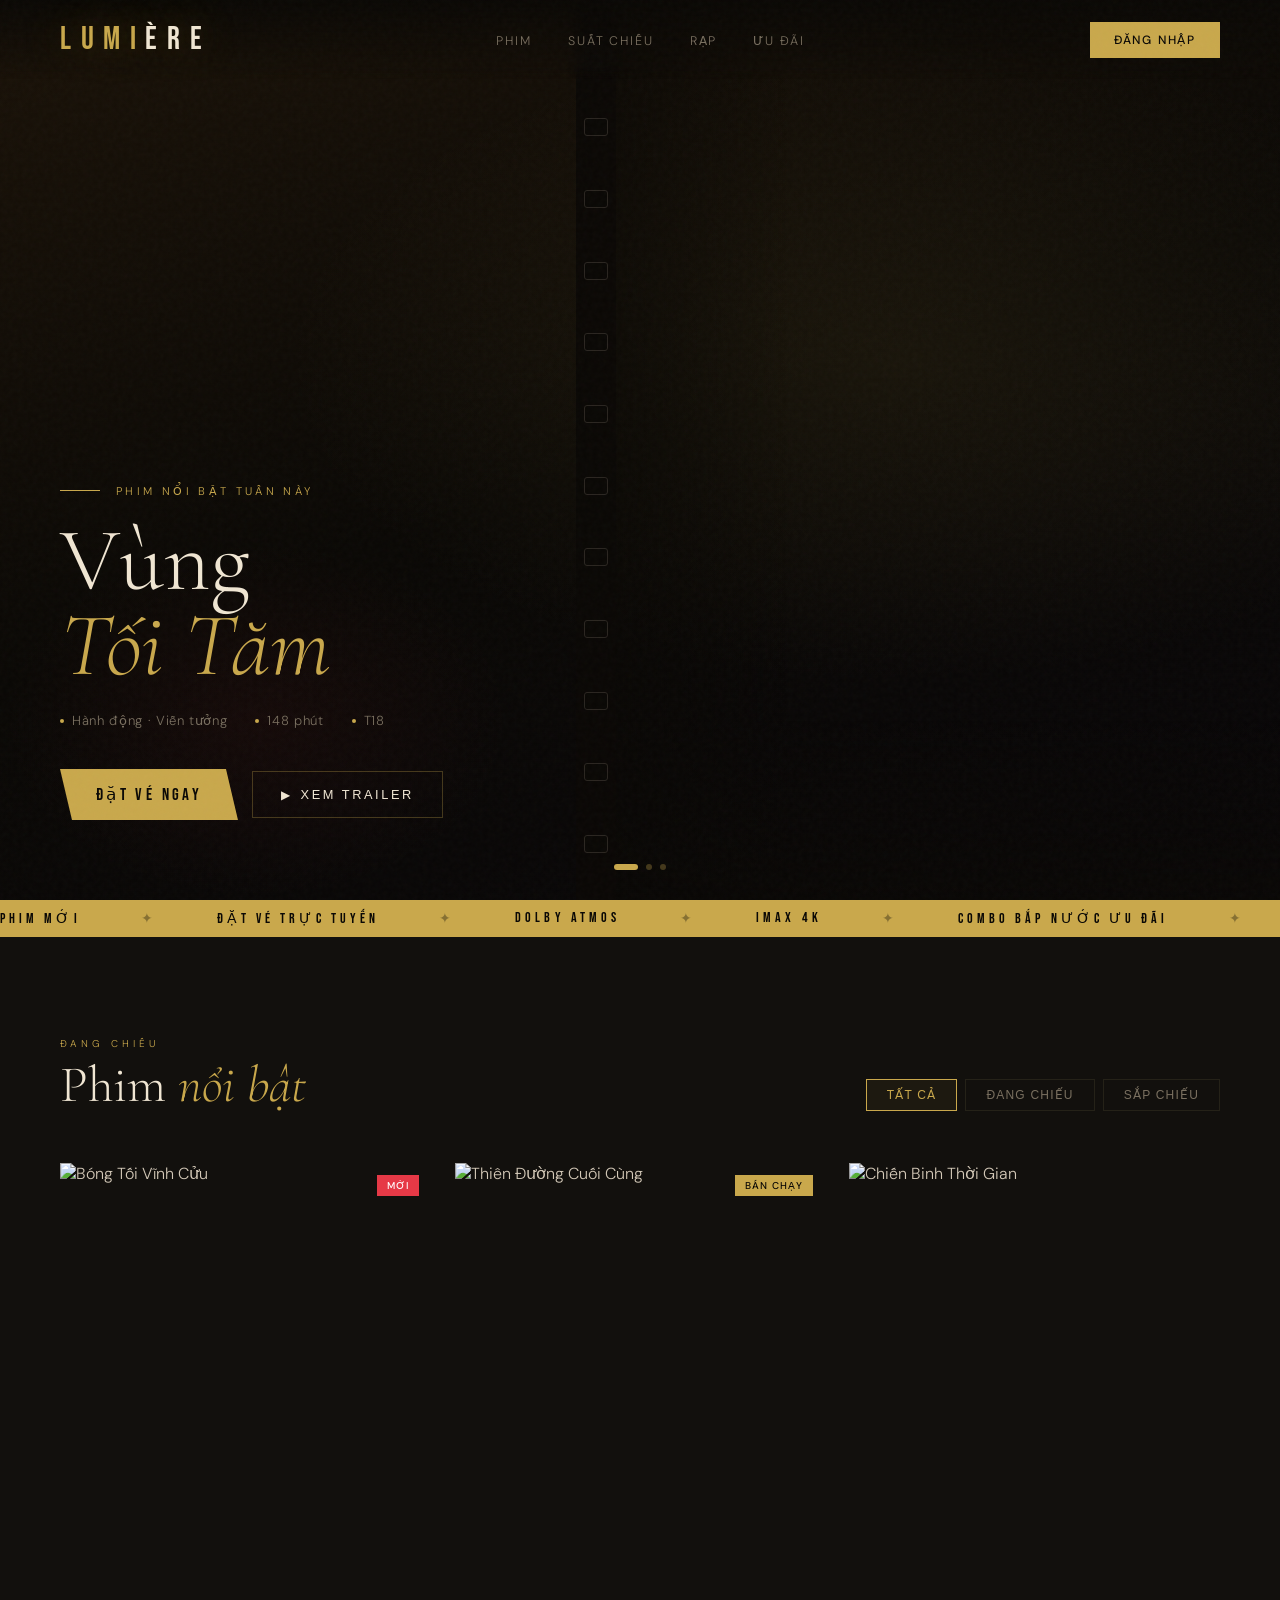
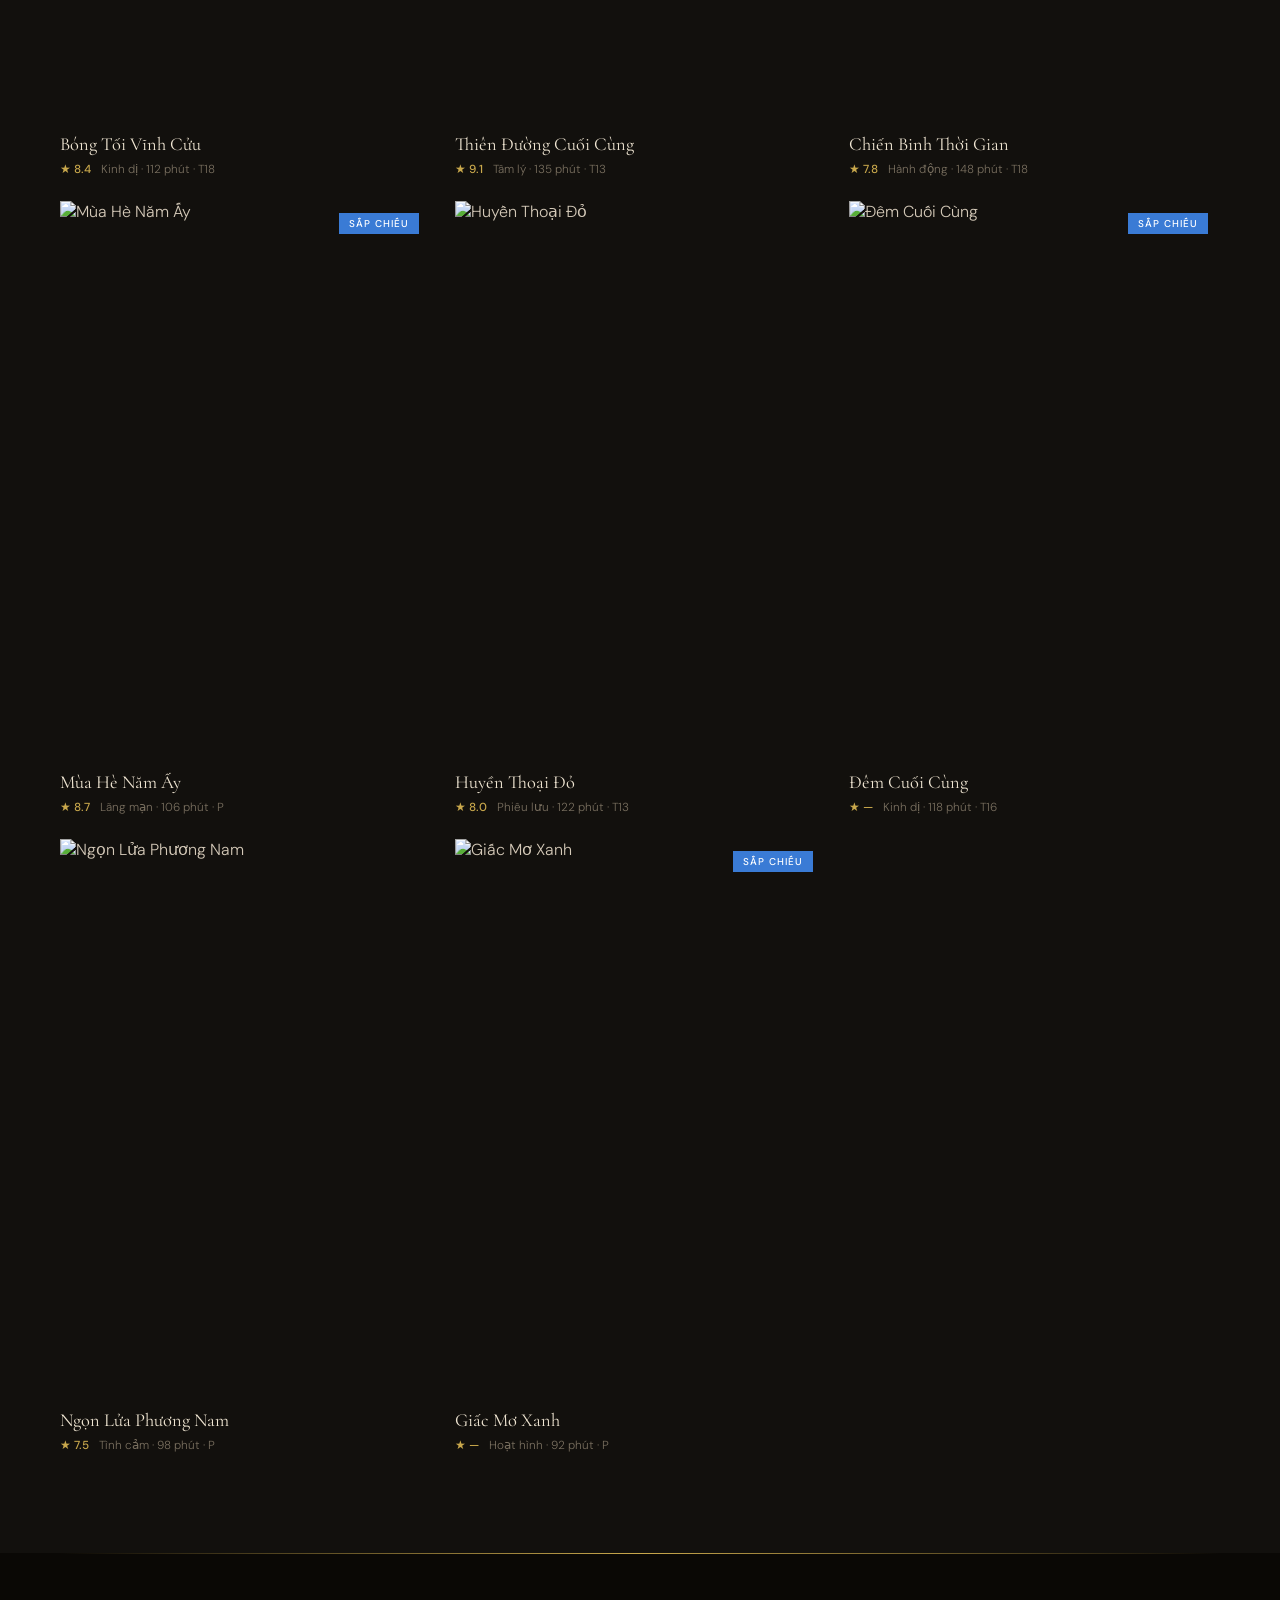
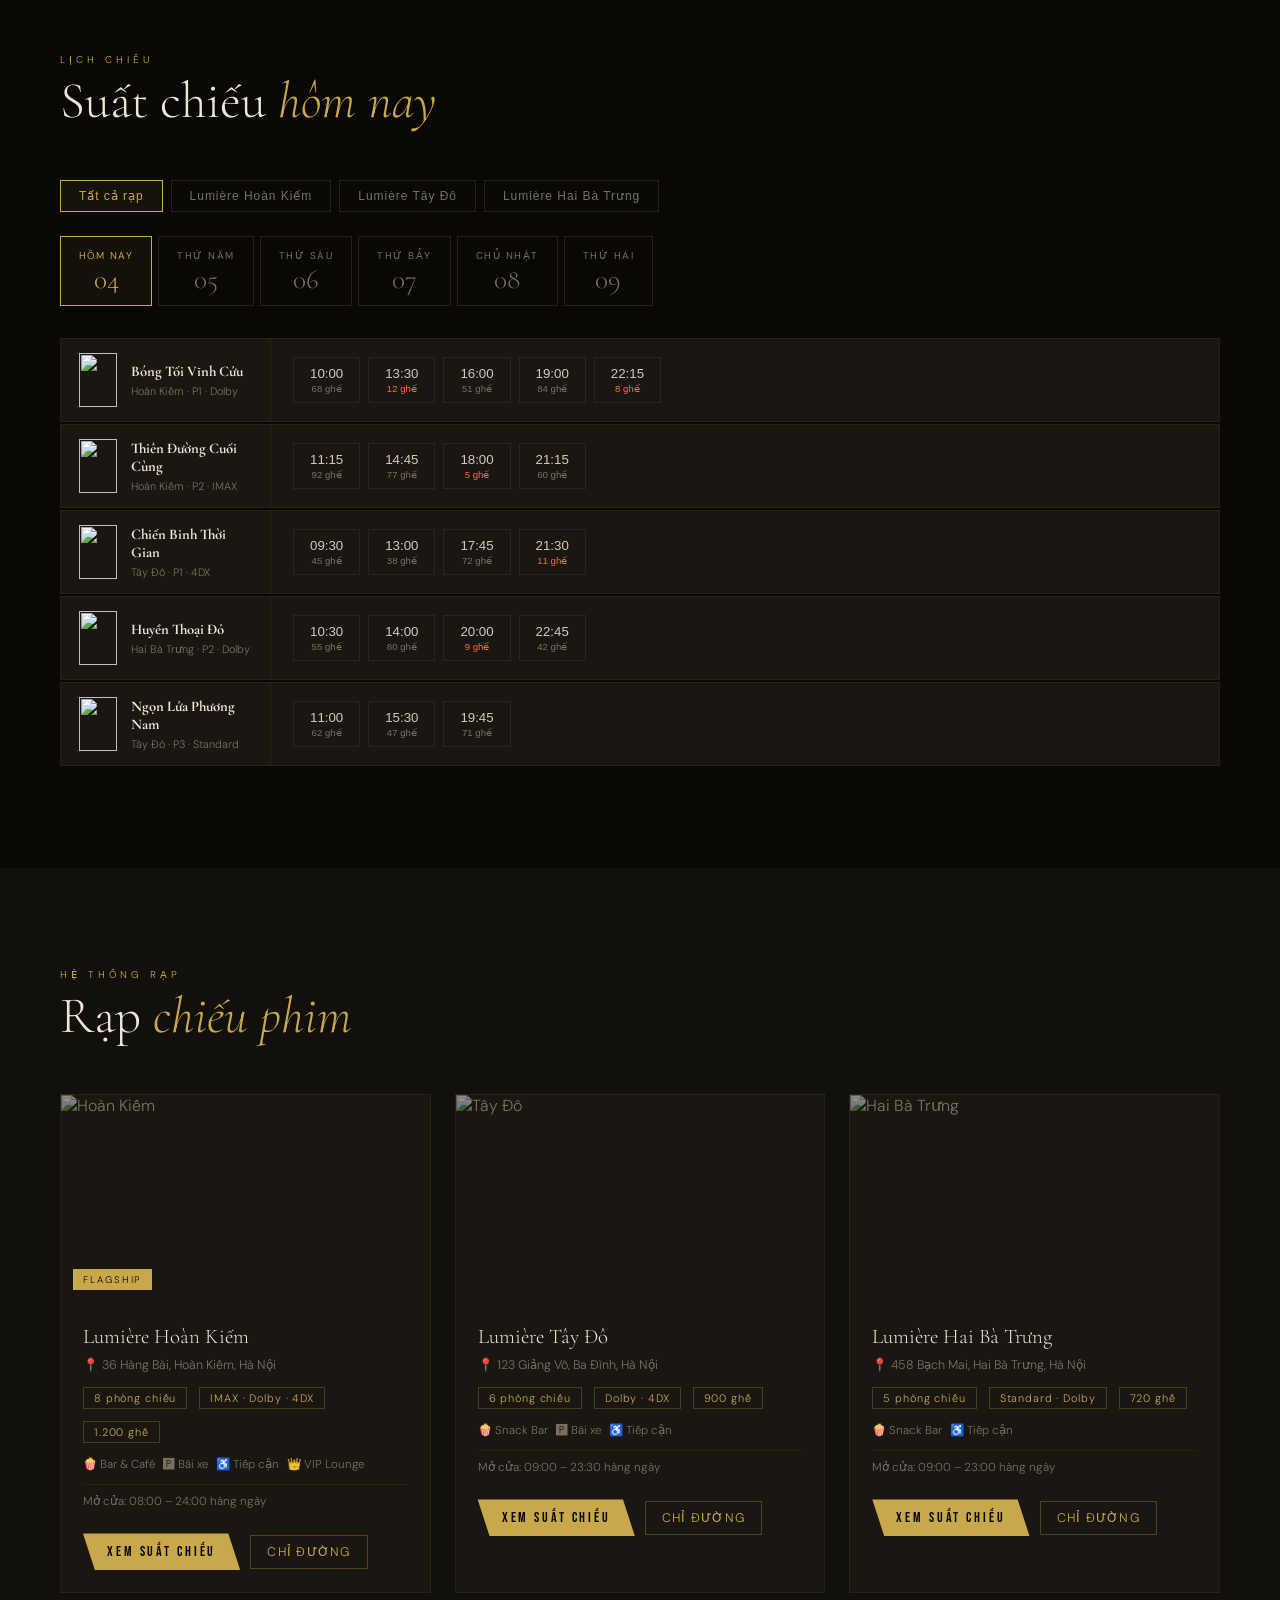
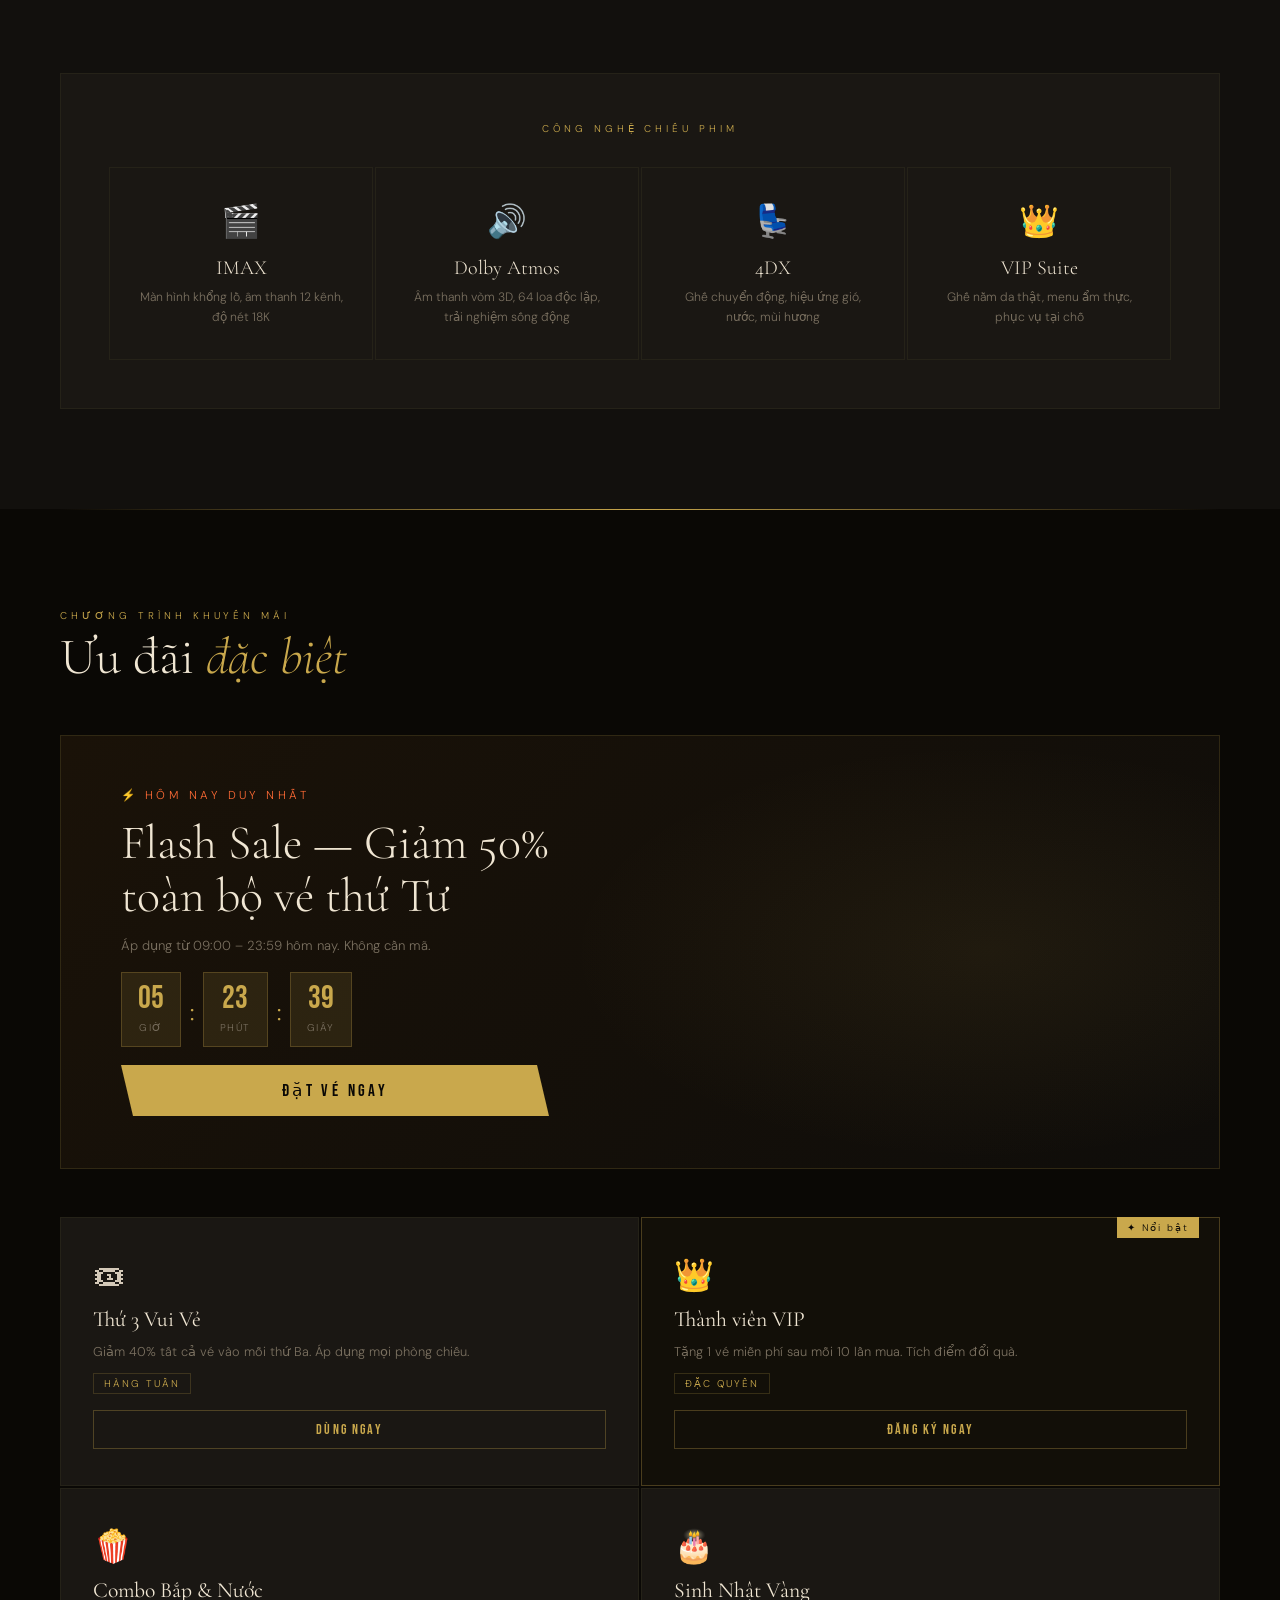
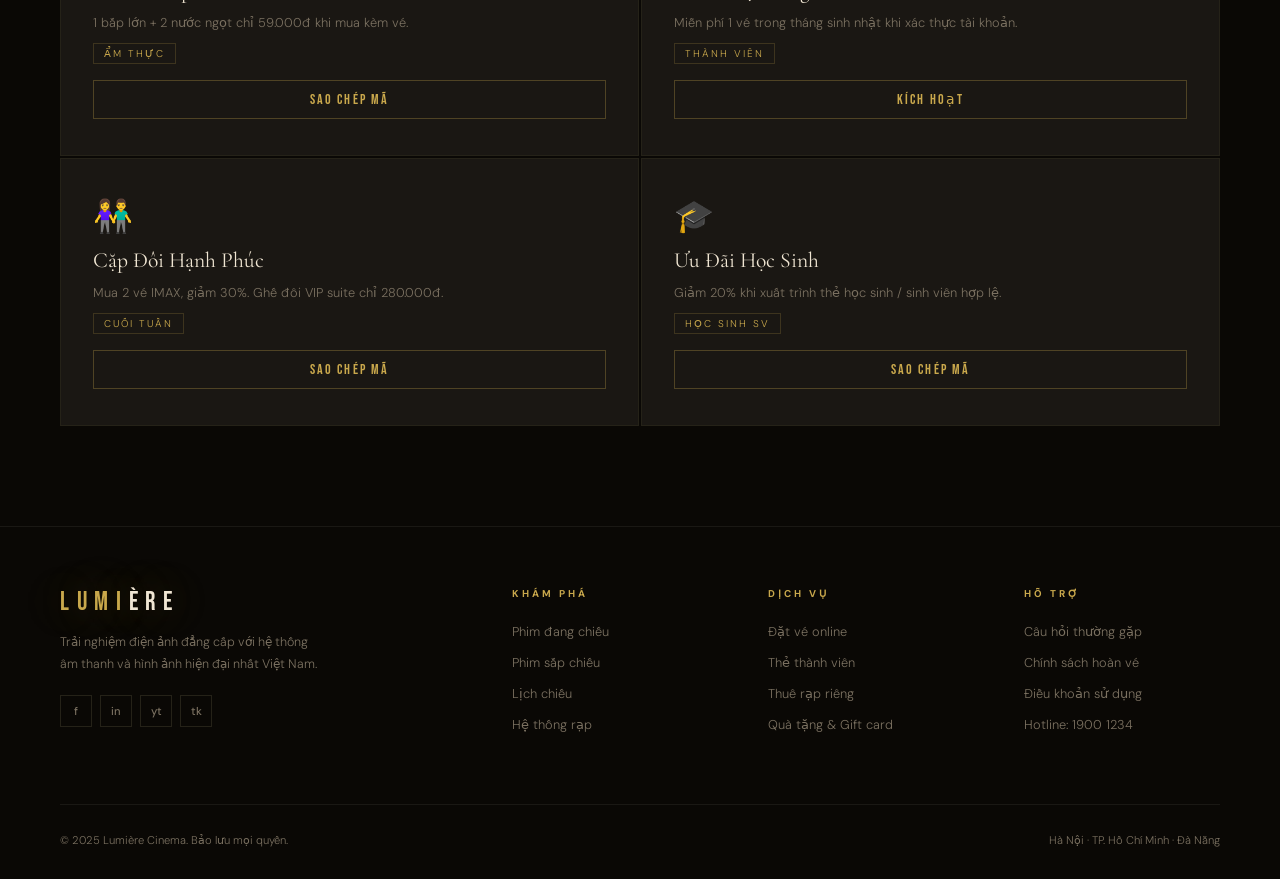
==== index.html @ ac5dd135 "Add files via upload" ====
<!DOCTYPE html>
<html lang="vi">
<head>
  <meta charset="UTF-8">
  <meta name="viewport" content="width=device-width, initial-scale=1.0">
  <title>LUMIÈRE — Rạp Chiếu Phim</title>
  <link href="https://fonts.googleapis.com/css2?family=Cormorant+Garamond:ital,wght@0,300;0,400;0,600;1,300;1,400&family=Bebas+Neue&family=DM+Sans:wght@300;400;500&display=swap" rel="stylesheet">
  <link rel="stylesheet" href="style.css">
</head>
<body>

<!-- ===== NAVBAR ===== -->
<nav id="navbar">
  <a href="index.html" class="logo">LUMI<span>ÈRE</span></a>
  <ul>
    <li><a href="#section-movies"   class="nav-link">Phim</a></li>
    <li><a href="#section-showtime" class="nav-link">Suất chiếu</a></li>
    <li><a href="#section-cinemas"  class="nav-link">Rạp</a></li>
    <li><a href="#section-promo"    class="nav-link">Ưu đãi</a></li>
  </ul>
  <div class="nav-right">
    <div class="nav-user" id="nav-user">
      <div class="avatar" id="nav-avatar"></div>
      <span class="user-name" id="nav-name"></span>
      <button id="logout-btn" class="nav-btn ghost sm">Đăng xuất</button>
    </div>
    <a href="login.html" class="nav-btn" id="nav-login-btn">Đăng nhập</a>
  </div>
  <button class="hamburger" id="hamburger" aria-label="Menu">
    <span></span><span></span><span></span>
  </button>
</nav>
<div class="mobile-menu" id="mobile-menu">
  <a href="#section-movies"   onclick="closeMobile()">Phim</a>
  <a href="#section-showtime" onclick="closeMobile()">Suất chiếu</a>
  <a href="#section-cinemas"  onclick="closeMobile()">Rạp</a>
  <a href="#section-promo"    onclick="closeMobile()">Ưu đãi</a>
  <a href="login.html" class="mobile-login">Đăng nhập</a>
</div>

<!-- ===== HERO ===== -->
<section class="hero" id="hero">
  <div class="hero-bg"></div>
  <div class="film-strip">
    <div class="film-strip-inner">
      <div class="featured-poster"></div>
      <div class="perforations">
        <div class="perf"></div><div class="perf"></div><div class="perf"></div>
        <div class="perf"></div><div class="perf"></div><div class="perf"></div>
        <div class="perf"></div><div class="perf"></div><div class="perf"></div>
        <div class="perf"></div><div class="perf"></div><div class="perf"></div>
      </div>
    </div>
  </div>
  <div class="hero-content">
    <div class="hero-label">Phim nổi bật tuần này</div>
    <h1>Vùng<br><em>Tối Tăm</em></h1>
    <div class="hero-meta">
      <span><span class="dot"></span>Hành động · Viễn tưởng</span>
      <span><span class="dot"></span>148 phút</span>
      <span><span class="dot"></span>T18</span>
    </div>
    <div class="cta-row">
      <button class="btn-primary" onclick="openSeatModal('Vùng Tối Tăm','20:30','Thứ Sáu, 06 tháng 6')">Đặt vé ngay</button>
      <button class="btn-secondary" onclick="openTrailer('dQw4w9WgXcQ','Vùng Tối Tăm')">
        <span class="play-icon">▶</span> Xem trailer
      </button>
    </div>
  </div>
  <!-- hero film dots navigation -->
  <div class="hero-dots">
    <span class="hero-dot active"></span>
    <span class="hero-dot"></span>
    <span class="hero-dot"></span>
  </div>
</section>

<!-- ===== MARQUEE ===== -->
<div class="marquee-wrap">
  <div class="marquee">
    <span>PHIM MỚI</span><span class="sep">✦</span>
    <span>ĐẶT VÉ TRỰC TUYẾN</span><span class="sep">✦</span>
    <span>DOLBY ATMOS</span><span class="sep">✦</span>
    <span>IMAX 4K</span><span class="sep">✦</span>
    <span>COMBO BẮP NƯỚC ƯU ĐÃI</span><span class="sep">✦</span>
    <span>PHIM MỚI</span><span class="sep">✦</span>
    <span>ĐẶT VÉ TRỰC TUYẾN</span><span class="sep">✦</span>
    <span>DOLBY ATMOS</span><span class="sep">✦</span>
    <span>IMAX 4K</span><span class="sep">✦</span>
    <span>COMBO BẮP NƯỚC ƯU ĐÃI</span><span class="sep">✦</span>
    <span>PHIM MỚI</span><span class="sep">✦</span>
    <span>ĐẶT VÉ TRỰC TUYẾN</span><span class="sep">✦</span>
    <span>DOLBY ATMOS</span><span class="sep">✦</span>
    <span>IMAX 4K</span><span class="sep">✦</span>
    <span>COMBO BẮP NƯỚC ƯU ĐÃI</span><span class="sep">✦</span>
  </div>
</div>

<!-- ===================================================================
     SECTION: PHIM
     =================================================================== -->
<section class="movies-section" id="section-movies">
  <div class="section-header">
    <div>
      <div class="section-label">Đang chiếu</div>
      <h2>Phim <em>nổi bật</em></h2>
    </div>
    <div class="movie-filter-tabs">
      <button class="filter-tab active" data-filter="all">Tất cả</button>
      <button class="filter-tab" data-filter="showing">Đang chiếu</button>
      <button class="filter-tab" data-filter="upcoming">Sắp chiếu</button>
    </div>
  </div>

  <div class="movies-grid" id="movies-grid">

    <div class="movie-card" data-status="showing">
      <div class="movie-poster">
        <img src="https://images.unsplash.com/photo-1478720568477-152d9b164e26?w=400&q=80" alt="Bóng Tối Vĩnh Cửu">
        <div class="badge red">Mới</div>
        <div class="poster-overlay">
          <button class="poster-trailer" onclick="openTrailer('dQw4w9WgXcQ','Bóng Tối Vĩnh Cửu')">▶ Trailer</button>
          <button class="quick-book" onclick="openSeatModal('Bóng Tối Vĩnh Cửu','19:00','Thứ Tư, 04 tháng 6')">Đặt vé</button>
        </div>
      </div>
      <div class="movie-title">Bóng Tối Vĩnh Cửu</div>
      <div class="movie-info"><span class="rating">★ 8.4</span><span>Kinh dị · 112 phút · T18</span></div>
    </div>

    <div class="movie-card" data-status="showing">
      <div class="movie-poster">
        <img src="https://images.unsplash.com/photo-1489599849927-2ee91cede3ba?w=400&q=80" alt="Thiên Đường Cuối Cùng">
        <div class="badge gold">Bán chạy</div>
        <div class="poster-overlay">
          <button class="poster-trailer" onclick="openTrailer('ScMzIvxBSi4','Thiên Đường Cuối Cùng')">▶ Trailer</button>
          <button class="quick-book" onclick="openSeatModal('Thiên Đường Cuối Cùng','21:15','Thứ Tư, 04 tháng 6')">Đặt vé</button>
        </div>
      </div>
      <div class="movie-title">Thiên Đường Cuối Cùng</div>
      <div class="movie-info"><span class="rating">★ 9.1</span><span>Tâm lý · 135 phút · T13</span></div>
    </div>

    <div class="movie-card" data-status="showing">
      <div class="movie-poster">
        <img src="https://images.unsplash.com/photo-1440404653325-ab127d49abc1?w=400&q=80" alt="Chiến Binh Thời Gian">
        <div class="poster-overlay">
          <button class="poster-trailer" onclick="openTrailer('2m1drlOZSDw','Chiến Binh Thời Gian')">▶ Trailer</button>
          <button class="quick-book" onclick="openSeatModal('Chiến Binh Thời Gian','17:45','Thứ Tư, 04 tháng 6')">Đặt vé</button>
        </div>
      </div>
      <div class="movie-title">Chiến Binh Thời Gian</div>
      <div class="movie-info"><span class="rating">★ 7.8</span><span>Hành động · 148 phút · T18</span></div>
    </div>

    <div class="movie-card" data-status="upcoming">
      <div class="movie-poster">
        <img src="https://images.unsplash.com/photo-1594909122845-11baa439b7bf?w=400&q=80" alt="Mùa Hè Năm Ấy">
        <div class="badge blue">Sắp chiếu</div>
        <div class="poster-overlay">
          <button class="poster-trailer" onclick="openTrailer('vo9fxd5neHQ','Mùa Hè Năm Ấy')">▶ Trailer</button>
          <button class="quick-book upcoming-notify" onclick="notify('Mùa Hè Năm Ấy')">Nhắc tôi</button>
        </div>
      </div>
      <div class="movie-title">Mùa Hè Năm Ấy</div>
      <div class="movie-info"><span class="rating">★ 8.7</span><span>Lãng mạn · 106 phút · P</span></div>
    </div>

    <div class="movie-card" data-status="showing">
      <div class="movie-poster">
        <img src="https://images.unsplash.com/photo-1536440136628-849c177e76a1?w=400&q=80" alt="Huyền Thoại Đỏ">
        <div class="poster-overlay">
          <button class="poster-trailer" onclick="openTrailer('dQw4w9WgXcQ','Huyền Thoại Đỏ')">▶ Trailer</button>
          <button class="quick-book" onclick="openSeatModal('Huyền Thoại Đỏ','20:00','Thứ Năm, 05 tháng 6')">Đặt vé</button>
        </div>
      </div>
      <div class="movie-title">Huyền Thoại Đỏ</div>
      <div class="movie-info"><span class="rating">★ 8.0</span><span>Phiêu lưu · 122 phút · T13</span></div>
    </div>

    <div class="movie-card" data-status="upcoming">
      <div class="movie-poster">
        <img src="https://images.unsplash.com/photo-1614850523459-c2f4c699c52e?w=400&q=80" alt="Đêm Cuối Cùng">
        <div class="badge blue">Sắp chiếu</div>
        <div class="poster-overlay">
          <button class="poster-trailer" onclick="openTrailer('dQw4w9WgXcQ','Đêm Cuối Cùng')">▶ Trailer</button>
          <button class="quick-book upcoming-notify" onclick="notify('Đêm Cuối Cùng')">Nhắc tôi</button>
        </div>
      </div>
      <div class="movie-title">Đêm Cuối Cùng</div>
      <div class="movie-info"><span class="rating">★ —</span><span>Kinh dị · 118 phút · T16</span></div>
    </div>

    <div class="movie-card" data-status="showing">
      <div class="movie-poster">
        <img src="https://images.unsplash.com/photo-1505686994434-e3cc5abf1330?w=400&q=80" alt="Ngọn Lửa Phương Nam">
        <div class="poster-overlay">
          <button class="poster-trailer" onclick="openTrailer('dQw4w9WgXcQ','Ngọn Lửa Phương Nam')">▶ Trailer</button>
          <button class="quick-book" onclick="openSeatModal('Ngọn Lửa Phương Nam','15:30','Thứ Tư, 04 tháng 6')">Đặt vé</button>
        </div>
      </div>
      <div class="movie-title">Ngọn Lửa Phương Nam</div>
      <div class="movie-info"><span class="rating">★ 7.5</span><span>Tình cảm · 98 phút · P</span></div>
    </div>

    <div class="movie-card" data-status="upcoming">
      <div class="movie-poster">
        <img src="https://images.unsplash.com/photo-1560109947-543149eceb16?w=400&q=80" alt="Giấc Mơ Xanh">
        <div class="badge blue">Sắp chiếu</div>
        <div class="poster-overlay">
          <button class="poster-trailer" onclick="openTrailer('dQw4w9WgXcQ','Giấc Mơ Xanh')">▶ Trailer</button>
          <button class="quick-book upcoming-notify" onclick="notify('Giấc Mơ Xanh')">Nhắc tôi</button>
        </div>
      </div>
      <div class="movie-title">Giấc Mơ Xanh</div>
      <div class="movie-info"><span class="rating">★ —</span><span>Hoạt hình · 92 phút · P</span></div>
    </div>

  </div>
</section>

<!-- ===================================================================
     SECTION: SUẤT CHIẾU
     =================================================================== -->
<section class="showtimes-section" id="section-showtime">
  <div class="section-header">
    <div>
      <div class="section-label">Lịch chiếu</div>
      <h2>Suất chiếu <em>hôm nay</em></h2>
    </div>
  </div>

  <!-- Cinema filter -->
  <div class="cinema-filter-row">
    <button class="cinema-filter active" data-cinema="all">Tất cả rạp</button>
    <button class="cinema-filter" data-cinema="hk">Lumière Hoàn Kiếm</button>
    <button class="cinema-filter" data-cinema="td">Lumière Tây Đô</button>
    <button class="cinema-filter" data-cinema="hbt">Lumière Hai Bà Trưng</button>
  </div>

  <div class="date-tabs" id="date-tabs">
    <button class="date-tab active" data-date="04/06"><span class="day">Hôm nay</span><span class="num">04</span></button>
    <button class="date-tab" data-date="05/06"><span class="day">Thứ Năm</span><span class="num">05</span></button>
    <button class="date-tab" data-date="06/06"><span class="day">Thứ Sáu</span><span class="num">06</span></button>
    <button class="date-tab" data-date="07/06"><span class="day">Thứ Bảy</span><span class="num">07</span></button>
    <button class="date-tab" data-date="08/06"><span class="day">Chủ Nhật</span><span class="num">08</span></button>
    <button class="date-tab" data-date="09/06"><span class="day">Thứ Hai</span><span class="num">09</span></button>
  </div>

  <div id="showtime-list">
    <div class="showtime-row" data-cinema="hk">
      <div class="movie-thumb">
        <img src="https://images.unsplash.com/photo-1478720568477-152d9b164e26?w=80&q=80" alt="">
        <div class="movie-thumb-info">
          <h4>Bóng Tối Vĩnh Cửu</h4>
          <p>Hoàn Kiếm · P1 · Dolby</p>
        </div>
      </div>
      <div class="times-list">
        <button class="time-btn" onclick="openSeatModal('Bóng Tối Vĩnh Cửu','10:00','Thứ Tư, 04 tháng 6')">10:00<span class="seats">68 ghế</span></button>
        <button class="time-btn almost-full" onclick="openSeatModal('Bóng Tối Vĩnh Cửu','13:30','Thứ Tư, 04 tháng 6')">13:30<span class="seats">12 ghế</span></button>
        <button class="time-btn" onclick="openSeatModal('Bóng Tối Vĩnh Cửu','16:00','Thứ Tư, 04 tháng 6')">16:00<span class="seats">51 ghế</span></button>
        <button class="time-btn" onclick="openSeatModal('Bóng Tối Vĩnh Cửu','19:00','Thứ Tư, 04 tháng 6')">19:00<span class="seats">84 ghế</span></button>
        <button class="time-btn almost-full" onclick="openSeatModal('Bóng Tối Vĩnh Cửu','22:15','Thứ Tư, 04 tháng 6')">22:15<span class="seats">8 ghế</span></button>
      </div>
    </div>
    <div class="showtime-row" data-cinema="hk">
      <div class="movie-thumb">
        <img src="https://images.unsplash.com/photo-1489599849927-2ee91cede3ba?w=80&q=80" alt="">
        <div class="movie-thumb-info">
          <h4>Thiên Đường Cuối Cùng</h4>
          <p>Hoàn Kiếm · P2 · IMAX</p>
        </div>
      </div>
      <div class="times-list">
        <button class="time-btn" onclick="openSeatModal('Thiên Đường Cuối Cùng','11:15','Thứ Tư, 04 tháng 6')">11:15<span class="seats">92 ghế</span></button>
        <button class="time-btn" onclick="openSeatModal('Thiên Đường Cuối Cùng','14:45','Thứ Tư, 04 tháng 6')">14:45<span class="seats">77 ghế</span></button>
        <button class="time-btn almost-full" onclick="openSeatModal('Thiên Đường Cuối Cùng','18:00','Thứ Tư, 04 tháng 6')">18:00<span class="seats">5 ghế</span></button>
        <button class="time-btn" onclick="openSeatModal('Thiên Đường Cuối Cùng','21:15','Thứ Tư, 04 tháng 6')">21:15<span class="seats">60 ghế</span></button>
      </div>
    </div>
    <div class="showtime-row" data-cinema="td">
      <div class="movie-thumb">
        <img src="https://images.unsplash.com/photo-1440404653325-ab127d49abc1?w=80&q=80" alt="">
        <div class="movie-thumb-info">
          <h4>Chiến Binh Thời Gian</h4>
          <p>Tây Đô · P1 · 4DX</p>
        </div>
      </div>
      <div class="times-list">
        <button class="time-btn" onclick="openSeatModal('Chiến Binh Thời Gian','09:30','Thứ Tư, 04 tháng 6')">09:30<span class="seats">45 ghế</span></button>
        <button class="time-btn" onclick="openSeatModal('Chiến Binh Thời Gian','13:00','Thứ Tư, 04 tháng 6')">13:00<span class="seats">38 ghế</span></button>
        <button class="time-btn" onclick="openSeatModal('Chiến Binh Thời Gian','17:45','Thứ Tư, 04 tháng 6')">17:45<span class="seats">72 ghế</span></button>
        <button class="time-btn almost-full" onclick="openSeatModal('Chiến Binh Thời Gian','21:30','Thứ Tư, 04 tháng 6')">21:30<span class="seats">11 ghế</span></button>
      </div>
    </div>
    <div class="showtime-row" data-cinema="hbt">
      <div class="movie-thumb">
        <img src="https://images.unsplash.com/photo-1536440136628-849c177e76a1?w=80&q=80" alt="">
        <div class="movie-thumb-info">
          <h4>Huyền Thoại Đỏ</h4>
          <p>Hai Bà Trưng · P2 · Dolby</p>
        </div>
      </div>
      <div class="times-list">
        <button class="time-btn" onclick="openSeatModal('Huyền Thoại Đỏ','10:30','Thứ Tư, 04 tháng 6')">10:30<span class="seats">55 ghế</span></button>
        <button class="time-btn" onclick="openSeatModal('Huyền Thoại Đỏ','14:00','Thứ Tư, 04 tháng 6')">14:00<span class="seats">80 ghế</span></button>
        <button class="time-btn almost-full" onclick="openSeatModal('Huyền Thoại Đỏ','20:00','Thứ Tư, 04 tháng 6')">20:00<span class="seats">9 ghế</span></button>
        <button class="time-btn" onclick="openSeatModal('Huyền Thoại Đỏ','22:45','Thứ Tư, 04 tháng 6')">22:45<span class="seats">42 ghế</span></button>
      </div>
    </div>
    <div class="showtime-row" data-cinema="td">
      <div class="movie-thumb">
        <img src="https://images.unsplash.com/photo-1505686994434-e3cc5abf1330?w=80&q=80" alt="">
        <div class="movie-thumb-info">
          <h4>Ngọn Lửa Phương Nam</h4>
          <p>Tây Đô · P3 · Standard</p>
        </div>
      </div>
      <div class="times-list">
        <button class="time-btn" onclick="openSeatModal('Ngọn Lửa Phương Nam','11:00','Thứ Tư, 04 tháng 6')">11:00<span class="seats">62 ghế</span></button>
        <button class="time-btn" onclick="openSeatModal('Ngọn Lửa Phương Nam','15:30','Thứ Tư, 04 tháng 6')">15:30<span class="seats">47 ghế</span></button>
        <button class="time-btn" onclick="openSeatModal('Ngọn Lửa Phương Nam','19:45','Thứ Tư, 04 tháng 6')">19:45<span class="seats">71 ghế</span></button>
      </div>
    </div>
  </div>
</section>

<!-- ===================================================================
     SECTION: RẠP
     =================================================================== -->
<section class="cinemas-section" id="section-cinemas">
  <div class="section-header">
    <div>
      <div class="section-label">Hệ thống rạp</div>
      <h2>Rạp <em>chiếu phim</em></h2>
    </div>
  </div>

  <div class="cinemas-grid">

    <div class="cinema-card">
      <div class="cinema-img">
        <img src="https://images.unsplash.com/photo-1517604931442-7e0c8ed2963c?w=600&q=80" alt="Hoàn Kiếm">
        <div class="cinema-tag">Flagship</div>
      </div>
      <div class="cinema-body">
        <div class="cinema-name">Lumière Hoàn Kiếm</div>
        <div class="cinema-addr">📍 36 Hàng Bài, Hoàn Kiếm, Hà Nội</div>
        <div class="cinema-specs">
          <span>8 phòng chiếu</span>
          <span>IMAX · Dolby · 4DX</span>
          <span>1.200 ghế</span>
        </div>
        <div class="cinema-amenities">
          <span class="amenity">🍿 Bar & Café</span>
          <span class="amenity">🅿 Bãi xe</span>
          <span class="amenity">♿ Tiếp cận</span>
          <span class="amenity">👑 VIP Lounge</span>
        </div>
        <div class="cinema-hours">Mở cửa: 08:00 – 24:00 hàng ngày</div>
        <div class="cinema-actions">
          <button class="btn-primary sm" onclick="scrollToShowtime('hk')">Xem suất chiếu</button>
          <a href="#" class="btn-ghost sm">Chỉ đường</a>
        </div>
      </div>
    </div>

    <div class="cinema-card">
      <div class="cinema-img">
        <img src="https://images.unsplash.com/photo-1489599849927-2ee91cede3ba?w=600&q=80" alt="Tây Đô">
      </div>
      <div class="cinema-body">
        <div class="cinema-name">Lumière Tây Đô</div>
        <div class="cinema-addr">📍 123 Giảng Võ, Ba Đình, Hà Nội</div>
        <div class="cinema-specs">
          <span>6 phòng chiếu</span>
          <span>Dolby · 4DX</span>
          <span>900 ghế</span>
        </div>
        <div class="cinema-amenities">
          <span class="amenity">🍿 Snack Bar</span>
          <span class="amenity">🅿 Bãi xe</span>
          <span class="amenity">♿ Tiếp cận</span>
        </div>
        <div class="cinema-hours">Mở cửa: 09:00 – 23:30 hàng ngày</div>
        <div class="cinema-actions">
          <button class="btn-primary sm" onclick="scrollToShowtime('td')">Xem suất chiếu</button>
          <a href="#" class="btn-ghost sm">Chỉ đường</a>
        </div>
      </div>
    </div>

    <div class="cinema-card">
      <div class="cinema-img">
        <img src="https://images.unsplash.com/photo-1440404653325-ab127d49abc1?w=600&q=80" alt="Hai Bà Trưng">
      </div>
      <div class="cinema-body">
        <div class="cinema-name">Lumière Hai Bà Trưng</div>
        <div class="cinema-addr">📍 458 Bạch Mai, Hai Bà Trưng, Hà Nội</div>
        <div class="cinema-specs">
          <span>5 phòng chiếu</span>
          <span>Standard · Dolby</span>
          <span>720 ghế</span>
        </div>
        <div class="cinema-amenities">
          <span class="amenity">🍿 Snack Bar</span>
          <span class="amenity">♿ Tiếp cận</span>
        </div>
        <div class="cinema-hours">Mở cửa: 09:00 – 23:00 hàng ngày</div>
        <div class="cinema-actions">
          <button class="btn-primary sm" onclick="scrollToShowtime('hbt')">Xem suất chiếu</button>
          <a href="#" class="btn-ghost sm">Chỉ đường</a>
        </div>
      </div>
    </div>

  </div>

  <!-- Technology strip -->
  <div class="tech-strip">
    <div class="section-label" style="text-align:center;margin-bottom:32px;">Công nghệ chiếu phim</div>
    <div class="tech-grid">
      <div class="tech-card">
        <div class="tech-icon">🎬</div>
        <div class="tech-name">IMAX</div>
        <div class="tech-desc">Màn hình khổng lồ, âm thanh 12 kênh, độ nét 18K</div>
      </div>
      <div class="tech-card">
        <div class="tech-icon">🔊</div>
        <div class="tech-name">Dolby Atmos</div>
        <div class="tech-desc">Âm thanh vòm 3D, 64 loa độc lập, trải nghiệm sống động</div>
      </div>
      <div class="tech-card">
        <div class="tech-icon">💺</div>
        <div class="tech-name">4DX</div>
        <div class="tech-desc">Ghế chuyển động, hiệu ứng gió, nước, mùi hương</div>
      </div>
      <div class="tech-card">
        <div class="tech-icon">👑</div>
        <div class="tech-name">VIP Suite</div>
        <div class="tech-desc">Ghế nằm da thật, menu ẩm thực, phục vụ tại chỗ</div>
      </div>
    </div>
  </div>
</section>

<!-- ===================================================================
     SECTION: ƯU ĐÃI
     =================================================================== -->
<section class="promo-section" id="section-promo">
  <div class="section-header">
    <div>
      <div class="section-label">Chương trình khuyến mãi</div>
      <h2>Ưu đãi <em>đặc biệt</em></h2>
    </div>
  </div>

  <!-- Featured promo banner -->
  <div class="promo-banner">
    <div class="promo-banner-bg"></div>
    <div class="promo-banner-content">
      <div class="promo-banner-tag">⚡ Hôm nay duy nhất</div>
      <div class="promo-banner-title">Flash Sale — Giảm 50%<br>toàn bộ vé thứ Tư</div>
      <div class="promo-banner-sub">Áp dụng từ 09:00 – 23:59 hôm nay. Không cần mã.</div>
      <div class="promo-countdown" id="countdown">
        <div class="cd-block"><span id="cd-h">05</span><small>giờ</small></div>
        <div class="cd-sep">:</div>
        <div class="cd-block"><span id="cd-m">23</span><small>phút</small></div>
        <div class="cd-sep">:</div>
        <div class="cd-block"><span id="cd-s">41</span><small>giây</small></div>
      </div>
      <button class="btn-primary" onclick="window.location.href='#section-showtime'">Đặt vé ngay</button>
    </div>
  </div>

  <!-- Promo cards grid -->
  <div class="promo-cards-grid">

    <div class="promo-item-card">
      <div class="promo-item-icon">🎟</div>
      <div class="promo-item-title">Thứ 3 Vui Vẻ</div>
      <div class="promo-item-desc">Giảm 40% tất cả vé vào mỗi thứ Ba. Áp dụng mọi phòng chiếu.</div>
      <div class="promo-item-tag">Hàng tuần</div>
      <button class="promo-use-btn" onclick="copyCode('T3VIEVE')">Dùng ngay</button>
    </div>

    <div class="promo-item-card highlight">
      <div class="promo-item-icon">👑</div>
      <div class="promo-item-title">Thành viên VIP</div>
      <div class="promo-item-desc">Tặng 1 vé miễn phí sau mỗi 10 lần mua. Tích điểm đổi quà.</div>
      <div class="promo-item-tag">Đặc quyền</div>
      <button class="promo-use-btn" onclick="window.location.href='login.html'">Đăng ký ngay</button>
    </div>

    <div class="promo-item-card">
      <div class="promo-item-icon">🍿</div>
      <div class="promo-item-title">Combo Bắp & Nước</div>
      <div class="promo-item-desc">1 bắp lớn + 2 nước ngọt chỉ 59.000đ khi mua kèm vé.</div>
      <div class="promo-item-tag">Ẩm thực</div>
      <button class="promo-use-btn" onclick="copyCode('COMBO59')">Sao chép mã</button>
    </div>

    <div class="promo-item-card">
      <div class="promo-item-icon">🎂</div>
      <div class="promo-item-title">Sinh Nhật Vàng</div>
      <div class="promo-item-desc">Miễn phí 1 vé trong tháng sinh nhật khi xác thực tài khoản.</div>
      <div class="promo-item-tag">Thành viên</div>
      <button class="promo-use-btn" onclick="window.location.href='login.html'">Kích hoạt</button>
    </div>

    <div class="promo-item-card">
      <div class="promo-item-icon">👫</div>
      <div class="promo-item-title">Cặp Đôi Hạnh Phúc</div>
      <div class="promo-item-desc">Mua 2 vé IMAX, giảm 30%. Ghế đôi VIP suite chỉ 280.000đ.</div>
      <div class="promo-item-tag">Cuối tuần</div>
      <button class="promo-use-btn" onclick="copyCode('COUPLE30')">Sao chép mã</button>
    </div>

    <div class="promo-item-card">
      <div class="promo-item-icon">🎓</div>
      <div class="promo-item-title">Ưu Đãi Học Sinh</div>
      <div class="promo-item-desc">Giảm 20% khi xuất trình thẻ học sinh / sinh viên hợp lệ.</div>
      <div class="promo-item-tag">Học sinh SV</div>
      <button class="promo-use-btn" onclick="copyCode('STUDENT20')">Sao chép mã</button>
    </div>

  </div>
</section>

<!-- ===== FOOTER ===== -->
<footer>
  <div class="footer-top">
    <div class="footer-brand">
      <a href="index.html" class="logo">LUMI<span>ÈRE</span></a>
      <p>Trải nghiệm điện ảnh đẳng cấp với hệ thống âm thanh và hình ảnh hiện đại nhất Việt Nam.</p>
      <div class="social-links">
        <a href="#" class="social-link">f</a>
        <a href="#" class="social-link">in</a>
        <a href="#" class="social-link">yt</a>
        <a href="#" class="social-link">tk</a>
      </div>
    </div>
    <div>
      <h5>Khám phá</h5>
      <ul>
        <li><a href="#section-movies">Phim đang chiếu</a></li>
        <li><a href="#section-movies">Phim sắp chiếu</a></li>
        <li><a href="#section-showtime">Lịch chiếu</a></li>
        <li><a href="#section-cinemas">Hệ thống rạp</a></li>
      </ul>
    </div>
    <div>
      <h5>Dịch vụ</h5>
      <ul>
        <li><a href="#">Đặt vé online</a></li>
        <li><a href="#">Thẻ thành viên</a></li>
        <li><a href="#">Thuê rạp riêng</a></li>
        <li><a href="#">Quà tặng & Gift card</a></li>
      </ul>
    </div>
    <div>
      <h5>Hỗ trợ</h5>
      <ul>
        <li><a href="#">Câu hỏi thường gặp</a></li>
        <li><a href="#">Chính sách hoàn vé</a></li>
        <li><a href="#">Điều khoản sử dụng</a></li>
        <li><a href="#">Hotline: 1900 1234</a></li>
      </ul>
    </div>
  </div>
  <div class="footer-bottom">
    <span>© 2025 Lumière Cinema. Bảo lưu mọi quyền.</span>
    <span>Hà Nội · TP. Hồ Chí Minh · Đà Nẵng</span>
  </div>
</footer>

<!-- ===================================================================
     MODAL: CHỌN GHẾ
     =================================================================== -->
<div class="modal-overlay" id="seat-modal">
  <div class="modal">
    <div class="modal-header">
      <div>
        <h3 id="modal-title">Tên phim</h3>
        <p id="modal-info">Ngày · Giờ · Phòng</p>
      </div>
      <button class="close-btn" onclick="closeSeatModal()">✕</button>
    </div>
    <div class="modal-body">
      <div class="screen-wrap">
        <div class="screen"></div>
        <div class="screen-label">Màn hình</div>
      </div>
      <div class="seats-container" id="seats-container"></div>
      <div class="legend">
        <div class="legend-item"><div class="legend-seat avail"></div>Trống</div>
        <div class="legend-item"><div class="legend-seat sel"></div>Đã chọn</div>
        <div class="legend-item"><div class="legend-seat occ"></div>Đã bán</div>
        <div class="legend-item"><div class="legend-seat vip-l"></div>VIP</div>
      </div>
      <div class="booking-summary">
        <div class="summary-seats">
          <strong id="selected-label">Chưa chọn ghế</strong>
          <span id="selected-info">Nhấn vào ghế để chọn</span>
        </div>
        <div class="summary-price" id="total-price">0 ₫</div>
        <button class="confirm-btn" onclick="confirmBooking()">Xác nhận đặt vé</button>
      </div>
    </div>
  </div>
</div>

<!-- ===================================================================
     MODAL: XEM TRAILER
     =================================================================== -->
<div class="modal-overlay" id="trailer-modal">
  <div class="trailer-modal-inner">
    <div class="trailer-header">
      <span id="trailer-title">Xem Trailer</span>
      <button class="close-btn" onclick="closeTrailer()">✕</button>
    </div>
    <div class="trailer-frame-wrap">
      <iframe id="trailer-iframe"
        src=""
        title="Trailer"
        frameborder="0"
        allow="accelerometer; autoplay; clipboard-write; encrypted-media; gyroscope; picture-in-picture"
        allowfullscreen>
      </iframe>
    </div>
  </div>
</div>

<!-- ===================================================================
     TOAST
     =================================================================== -->
<div class="toast" id="toast"></div>

<script src="main.js"></script>
</body>
</html>
---- style.css ----
/* ================================================
   LUMIÈRE CINEMA — style.css
   ================================================ */
:root {
  --bg:         #0a0805;
  --surface:    #12100d;
  --card:       #1a1713;
  --card2:      #201e19;
  --gold:       #c9a84c;
  --gold-light: #e8c97a;
  --amber:      #ff6b35;
  --cream:      #f0e6d3;
  --text:       #d4c9b8;
  --muted:      #7a7060;
  --red:        #e63946;
  --blue:       #3a7bd5;
  --green:      #2ecc71;
  --border:     #252218;
}

/* RESET */
*, *::before, *::after { margin:0; padding:0; box-sizing:border-box; }

html { scroll-behavior: smooth; }

body {
  background: var(--bg);
  color: var(--text);
  font-family: 'DM Sans', sans-serif;
  font-weight: 300;
  overflow-x: hidden;
}

/* GRAIN */
body::before {
  content:'';
  position:fixed; inset:0;
  background-image:url("data:image/svg+xml,%3Csvg viewBox='0 0 200 200' xmlns='http://www.w3.org/2000/svg'%3E%3Cfilter id='n'%3E%3CfeTurbulence type='fractalNoise' baseFrequency='0.9' numOctaves='4' stitchTiles='stitch'/%3E%3C/filter%3E%3Crect width='100%25' height='100%25' filter='url(%23n)' opacity='1'/%3E%3C/svg%3E");
  opacity:.03; pointer-events:none; z-index:9999;
}

::-webkit-scrollbar { width:4px; }
::-webkit-scrollbar-track { background:var(--bg); }
::-webkit-scrollbar-thumb { background:var(--gold); }

/* ================================================
   NAVBAR
   ================================================ */
nav {
  position:fixed; top:0; left:0; right:0; z-index:200;
  padding:20px 60px;
  display:flex; align-items:center; justify-content:space-between;
  background:linear-gradient(to bottom, rgba(10,8,5,.95) 0%, transparent 100%);
  backdrop-filter:blur(6px);
  transition: background .3s, padding .3s, box-shadow .3s;
}

nav.scrolled {
  background:rgba(10,8,5,.97);
  box-shadow:0 2px 30px rgba(0,0,0,.5);
  padding:14px 60px;
}

.logo {
  font-family:'Bebas Neue',sans-serif;
  font-size:2rem; letter-spacing:.3em;
  color:var(--gold);
  text-shadow:0 0 40px rgba(201,168,76,.4);
  text-decoration:none;
}
.logo span { color:var(--cream); }

nav ul { display:flex; gap:36px; list-style:none; }

nav ul a {
  color:var(--muted); text-decoration:none;
  font-size:.78rem; letter-spacing:.15em; text-transform:uppercase;
  transition:color .25s; position:relative; padding-bottom:4px;
}
nav ul a::after {
  content:''; position:absolute; bottom:0; left:0; width:0; height:1px;
  background:var(--gold); transition:width .25s;
}
nav ul a:hover { color:var(--gold); }
nav ul a:hover::after { width:100%; }

.nav-right { display:flex; align-items:center; gap:12px; }

.nav-user {
  display:none; align-items:center; gap:10px;
  font-size:.8rem; color:var(--cream);
}
.nav-user.show { display:flex; }

.nav-user .avatar {
  width:32px; height:32px; border-radius:50%;
  background:var(--gold); color:var(--bg);
  display:flex; align-items:center; justify-content:center;
  font-family:'Bebas Neue',sans-serif; font-size:.9rem; letter-spacing:.05em;
}

.nav-btn {
  background:var(--gold); color:var(--bg);
  padding:10px 24px;
  font-family:'DM Sans',sans-serif;
  font-size:.75rem; letter-spacing:.15em; text-transform:uppercase; font-weight:500;
  border:none; cursor:pointer; transition:background .25s;
  text-decoration:none; display:inline-block;
}
.nav-btn:hover { background:var(--gold-light); }

.nav-btn.ghost {
  background:transparent;
  border:1px solid rgba(201,168,76,.4);
  color:var(--gold);
}
.nav-btn.ghost:hover { background:rgba(201,168,76,.1); }
.nav-btn.sm { padding:7px 14px; font-size:.7rem; }

/* HAMBURGER */
.hamburger {
  display:none; flex-direction:column; gap:5px; cursor:pointer;
  background:none; border:none; padding:4px;
}
.hamburger span {
  display:block; width:22px; height:2px; background:var(--cream);
  transition:all .3s;
}
.hamburger.active span:nth-child(1) { transform:rotate(45deg) translate(5px,5px); }
.hamburger.active span:nth-child(2) { opacity:0; }
.hamburger.active span:nth-child(3) { transform:rotate(-45deg) translate(5px,-5px); }

/* MOBILE MENU */
.mobile-menu {
  display:none; position:fixed; top:64px; left:0; right:0; z-index:190;
  background:rgba(10,8,5,.97);
  backdrop-filter:blur(10px);
  flex-direction:column; padding:16px 24px 24px;
  border-bottom:1px solid var(--border);
}
.mobile-menu.open { display:flex; }
.mobile-menu a {
  color:var(--text); text-decoration:none;
  padding:14px 0; font-size:.95rem;
  border-bottom:1px solid var(--border);
  letter-spacing:.05em;
  transition:color .2s;
}
.mobile-menu a:hover { color:var(--gold); }
.mobile-menu .mobile-login {
  margin-top:16px; text-align:center;
  background:var(--gold); color:var(--bg);
  padding:12px; font-weight:500; letter-spacing:.15em;
  text-transform:uppercase; font-size:.8rem;
  border:none; cursor:pointer;
}

/* ================================================
   HERO
   ================================================ */
.hero {
  height:100vh; position:relative;
  display:flex; align-items:flex-end;
  padding:0 60px 80px; overflow:hidden;
}

.hero-bg {
  position:absolute; inset:0;
  background:
    radial-gradient(ellipse 80% 60% at 70% 40%, rgba(201,168,76,.08) 0%, transparent 60%),
    radial-gradient(ellipse 40% 40% at 20% 80%, rgba(230,57,70,.05) 0%, transparent 50%),
    linear-gradient(160deg,#1a1208 0%,#0a0805 50%,#080608 100%);
}

.film-strip { position:absolute; top:0; right:0; width:55%; height:100%; overflow:hidden; }
.film-strip-inner { position:relative; width:100%; height:100%; }

.featured-poster {
  position:absolute; inset:0;
  background:
    linear-gradient(to right, var(--bg) 0%, transparent 30%),
    linear-gradient(to top, var(--bg) 0%, transparent 20%),
    url('https://images.unsplash.com/photo-1536440136628-849c177e76a1?w=900&q=80') center/cover;
  opacity:.7;
}

.perforations {
  position:absolute; top:0; left:0; bottom:0; width:40px;
  display:flex; flex-direction:column; justify-content:space-around;
  padding:20px 0; background:rgba(10,8,5,.8);
}
.perf {
  width:24px; height:18px;
  background:var(--bg); border:1px solid #2a2520;
  border-radius:3px; margin-left:8px;
}

.hero-content { position:relative; z-index:2; max-width:620px; }

.hero-label {
  font-size:.7rem; letter-spacing:.3em; text-transform:uppercase;
  color:var(--gold); margin-bottom:20px;
  display:flex; align-items:center; gap:16px;
}
.hero-label::before { content:''; width:40px; height:1px; background:var(--gold); }

h1 {
  font-family:'Cormorant Garamond',serif;
  font-size:clamp(3.5rem,7vw,6rem);
  font-weight:300; line-height:.95;
  color:var(--cream); margin-bottom:24px;
}
h1 em { font-style:italic; color:var(--gold); }

.hero-meta {
  display:flex; gap:28px; margin-bottom:40px;
  font-size:.82rem; color:var(--muted); letter-spacing:.05em;
}
.hero-meta span { display:flex; align-items:center; gap:8px; }
.hero-meta .dot { width:4px; height:4px; background:var(--gold); border-radius:50%; }

.cta-row { display:flex; gap:14px; align-items:center; }

.btn-primary {
  background:var(--gold); color:var(--bg);
  padding:15px 36px;
  font-family:'Bebas Neue',sans-serif;
  font-size:1.05rem; letter-spacing:.2em;
  border:none; cursor:pointer; transition:all .3s;
  clip-path:polygon(0 0,calc(100% - 12px) 0,100% 100%,12px 100%);
}
.btn-primary:hover { background:var(--gold-light); transform:translateY(-2px); }
.btn-primary.sm { padding:10px 24px; font-size:.9rem; }

.btn-secondary {
  background:transparent; color:var(--cream);
  padding:15px 28px; font-size:.8rem; letter-spacing:.2em;
  text-transform:uppercase;
  border:1px solid rgba(201,168,76,.3);
  cursor:pointer; transition:all .3s;
  display:flex; align-items:center; gap:8px;
}
.btn-secondary:hover { border-color:var(--gold); color:var(--gold); }

.btn-ghost {
  background:transparent; color:var(--gold);
  padding:10px 20px; font-size:.78rem; letter-spacing:.1em;
  text-transform:uppercase; text-decoration:none;
  border:1px solid rgba(201,168,76,.3);
  cursor:pointer; transition:all .25s; display:inline-block;
}
.btn-ghost.sm { padding:8px 16px; }
.btn-ghost:hover { border-color:var(--gold); background:rgba(201,168,76,.06); }

.play-icon { font-size:.75rem; }

.hero-dots {
  position:absolute; bottom:30px; left:50%; transform:translateX(-50%);
  display:flex; gap:8px; z-index:3;
}
.hero-dot {
  width:6px; height:6px; border-radius:50%;
  background:rgba(201,168,76,.3); transition:all .3s; cursor:pointer;
}
.hero-dot.active { background:var(--gold); width:24px; border-radius:3px; }

/* ================================================
   MARQUEE
   ================================================ */
.marquee-wrap { background:var(--gold); padding:10px 0; overflow:hidden; }

.marquee {
  display:flex; gap:60px;
  animation:marquee 22s linear infinite; white-space:nowrap;
}
.marquee span {
  font-family:'Bebas Neue',sans-serif;
  font-size:.85rem; letter-spacing:.3em; color:var(--bg);
}
.marquee .sep { color:rgba(10,8,5,.35); }

@keyframes marquee {
  from { transform:translateX(0); }
  to   { transform:translateX(-50%); }
}

/* ================================================
   SECTIONS — SHARED
   ================================================ */
section { padding:100px 60px; }

.section-header {
  display:flex; justify-content:space-between;
  align-items:flex-end; margin-bottom:52px;
}
.section-label {
  font-size:.62rem; letter-spacing:.4em; text-transform:uppercase;
  color:var(--gold); margin-bottom:10px;
}
h2 {
  font-family:'Cormorant Garamond',serif;
  font-size:clamp(2.4rem,4vw,3.2rem);
  font-weight:300; color:var(--cream); line-height:1;
}
h2 em { font-style:italic; color:var(--gold); }

.see-all {
  font-size:.73rem; letter-spacing:.2em; text-transform:uppercase;
  color:var(--muted); text-decoration:none;
  border-bottom:1px solid var(--muted); padding-bottom:2px;
  transition:color .25s, border-color .25s;
}
.see-all:hover { color:var(--gold); border-color:var(--gold); }

/* ================================================
   MOVIES
   ================================================ */
.movies-section { background:var(--surface); }

.movie-filter-tabs { display:flex; gap:8px; }
.filter-tab {
  padding:8px 20px; background:transparent;
  border:1px solid var(--border); color:var(--muted);
  font-size:.75rem; letter-spacing:.1em; text-transform:uppercase;
  cursor:pointer; transition:all .2s;
}
.filter-tab.active, .filter-tab:hover {
  border-color:var(--gold); color:var(--gold);
  background:rgba(201,168,76,.06);
}

.movies-grid {
  display:grid; grid-template-columns:repeat(4,1fr); gap:24px;
}

.movie-card { cursor:pointer; position:relative; animation:fadeUp .6s ease both; }
.movie-card:nth-child(2) { animation-delay:.1s; }
.movie-card:nth-child(3) { animation-delay:.2s; }
.movie-card:nth-child(4) { animation-delay:.3s; }

@keyframes fadeUp {
  from { opacity:0; transform:translateY(30px); }
  to   { opacity:1; transform:translateY(0); }
}

.movie-poster {
  position:relative; aspect-ratio:2/3;
  overflow:hidden; margin-bottom:14px;
}
.movie-poster img {
  width:100%; height:100%; object-fit:cover;
  transition:transform .6s ease;
}
.movie-card:hover .movie-poster img { transform:scale(1.05); }

.poster-overlay {
  position:absolute; inset:0;
  background:linear-gradient(to top, rgba(10,8,5,.9) 0%, rgba(10,8,5,.3) 60%, transparent 100%);
  opacity:0; transition:opacity .3s;
  display:flex; flex-direction:column;
  justify-content:flex-end; gap:8px; padding:16px;
}
.movie-card:hover .poster-overlay { opacity:1; }

.poster-trailer {
  background:rgba(255,255,255,.12);
  color:var(--cream); border:1px solid rgba(255,255,255,.25);
  padding:8px; font-size:.78rem; letter-spacing:.1em;
  cursor:pointer; width:100%; transition:all .2s;
}
.poster-trailer:hover { background:rgba(255,255,255,.22); }

.quick-book {
  background:var(--gold); color:var(--bg);
  padding:10px; font-family:'Bebas Neue',sans-serif;
  font-size:.9rem; letter-spacing:.2em;
  text-align:center; border:none; cursor:pointer;
  width:100%; transition:background .2s;
}
.quick-book:hover { background:var(--gold-light); }
.upcoming-notify { background:var(--card2) !important; color:var(--cream) !important; border:1px solid var(--border) !important; }
.upcoming-notify:hover { border-color:var(--gold) !important; color:var(--gold) !important; }

.badge {
  position:absolute; top:12px; right:12px;
  font-size:.62rem; font-weight:500; letter-spacing:.1em;
  padding:4px 10px; text-transform:uppercase;
}
.badge.red   { background:var(--red); color:#fff; }
.badge.gold  { background:var(--gold); color:var(--bg); }
.badge.blue  { background:var(--blue); color:#fff; }

.movie-title {
  font-family:'Cormorant Garamond',serif;
  font-size:1.15rem; font-weight:400;
  color:var(--cream); margin-bottom:6px; line-height:1.2;
}
.movie-info { display:flex; gap:10px; font-size:.73rem; color:var(--muted); align-items:center; }
.rating { color:var(--gold); font-weight:500; }

/* ================================================
   SHOWTIMES
   ================================================ */
.showtimes-section { background:var(--bg); position:relative; }
.showtimes-section::before {
  content:''; position:absolute; top:0; left:60px; right:60px; height:1px;
  background:linear-gradient(to right,transparent,var(--gold),transparent);
}

.cinema-filter-row {
  display:flex; gap:8px; margin-bottom:24px; flex-wrap:wrap;
}
.cinema-filter {
  padding:8px 18px; background:transparent;
  border:1px solid var(--border); color:var(--muted);
  font-size:.75rem; letter-spacing:.08em; cursor:pointer; transition:all .2s;
}
.cinema-filter.active, .cinema-filter:hover {
  border-color:var(--gold); color:var(--gold);
  background:rgba(201,168,76,.06);
}

.date-tabs { display:flex; gap:6px; margin-bottom:32px; }
.date-tab {
  padding:12px 18px; background:transparent;
  border:1px solid var(--border); color:var(--muted);
  font-family:'DM Sans',sans-serif; font-size:.78rem;
  cursor:pointer; transition:all .2s; text-align:center; min-width:76px;
}
.date-tab .day {
  display:block; font-size:.62rem; letter-spacing:.15em;
  text-transform:uppercase; margin-bottom:4px;
}
.date-tab .num {
  display:block; font-family:'Cormorant Garamond',serif;
  font-size:1.7rem; font-weight:300; line-height:1;
}
.date-tab.active, .date-tab:hover {
  border-color:var(--gold); color:var(--gold);
  background:rgba(201,168,76,.05);
}

.showtime-row {
  display:grid; grid-template-columns:210px 1fr;
  margin-bottom:2px;
  background:var(--card); border:1px solid var(--border);
  transition:border-color .2s;
}
.showtime-row:hover { border-color:#3a3528; }

.movie-thumb {
  display:flex; align-items:center; gap:14px;
  padding:14px 18px; border-right:1px solid var(--border);
}
.movie-thumb img { width:38px; height:54px; object-fit:cover; flex-shrink:0; }
.movie-thumb-info h4 {
  font-family:'Cormorant Garamond',serif;
  font-size:.92rem; color:var(--cream); margin-bottom:4px;
}
.movie-thumb-info p { font-size:.68rem; color:var(--muted); }

.times-list {
  display:flex; align-items:center; gap:8px;
  padding:14px 22px; flex-wrap:wrap;
}
.time-btn {
  padding:8px 16px; background:transparent;
  border:1px solid #2a2520; color:var(--text);
  font-size:.83rem; cursor:pointer; transition:all .2s;
}
.time-btn:hover, .time-btn.selected {
  background:rgba(201,168,76,.1);
  border-color:var(--gold); color:var(--gold);
}
.time-btn .seats { display:block; font-size:.6rem; color:var(--muted); margin-top:2px; }
.time-btn.almost-full .seats { color:var(--amber); }

/* ================================================
   CINEMAS
   ================================================ */
.cinemas-section { background:var(--surface); }

.cinemas-grid {
  display:grid; grid-template-columns:repeat(3,1fr); gap:24px;
  margin-bottom:80px;
}

.cinema-card {
  background:var(--card); border:1px solid var(--border);
  overflow:hidden; transition:border-color .25s, transform .25s;
}
.cinema-card:hover { border-color:rgba(201,168,76,.35); transform:translateY(-4px); }

.cinema-img { position:relative; aspect-ratio:16/9; overflow:hidden; }
.cinema-img img {
  width:100%; height:100%; object-fit:cover;
  filter:brightness(.55) sepia(.15);
  transition:filter .4s, transform .5s;
}
.cinema-card:hover .cinema-img img { filter:brightness(.65); transform:scale(1.04); }

.cinema-tag {
  position:absolute; bottom:12px; left:12px;
  background:var(--gold); color:var(--bg);
  font-size:.6rem; letter-spacing:.2em;
  text-transform:uppercase; padding:4px 10px;
}

.cinema-body { padding:22px; }

.cinema-name {
  font-family:'Cormorant Garamond',serif;
  font-size:1.3rem; color:var(--cream); margin-bottom:8px;
}
.cinema-addr { font-size:.78rem; color:var(--muted); margin-bottom:14px; }

.cinema-specs {
  display:flex; gap:12px; margin-bottom:14px; flex-wrap:wrap;
}
.cinema-specs span {
  font-size:.68rem; color:var(--gold);
  border:1px solid rgba(201,168,76,.25);
  padding:3px 10px; letter-spacing:.08em;
}

.cinema-amenities { display:flex; gap:8px; flex-wrap:wrap; margin-bottom:12px; }
.amenity { font-size:.72rem; color:var(--muted); }

.cinema-hours {
  font-size:.73rem; color:var(--muted);
  padding:8px 0; border-top:1px solid var(--border);
  margin-bottom:16px;
}

.cinema-actions { display:flex; gap:10px; align-items:center; }

/* Technology strip */
.tech-strip {
  background:var(--card); border:1px solid var(--border);
  padding:48px; margin-top:0;
}
.tech-grid { display:grid; grid-template-columns:repeat(4,1fr); gap:2px; }

.tech-card {
  padding:32px 28px; text-align:center;
  border:1px solid var(--border);
  transition:border-color .25s, background .25s;
}
.tech-card:hover { border-color:rgba(201,168,76,.3); background:rgba(201,168,76,.03); }

.tech-icon { font-size:2rem; margin-bottom:14px; }
.tech-name {
  font-family:'Cormorant Garamond',serif;
  font-size:1.25rem; color:var(--cream); margin-bottom:8px;
}
.tech-desc { font-size:.76rem; color:var(--muted); line-height:1.6; }

/* ================================================
   PROMOTIONS
   ================================================ */
.promo-section { background:var(--bg); position:relative; }
.promo-section::before {
  content:''; position:absolute; top:0; left:60px; right:60px; height:1px;
  background:linear-gradient(to right,transparent,var(--gold),transparent);
}

/* Flash sale banner */
.promo-banner {
  position:relative; overflow:hidden;
  min-height:280px; margin-bottom:48px;
  display:flex; align-items:center;
  border:1px solid rgba(201,168,76,.2);
}

.promo-banner-bg {
  position:absolute; inset:0;
  background:
    radial-gradient(ellipse 60% 80% at 80% 50%, rgba(201,168,76,.08) 0%, transparent 60%),
    linear-gradient(135deg, #1a1208 0%, #0f0d0a 100%);
}

.promo-banner-content {
  position:relative; z-index:2; padding:52px 60px;
  display:flex; flex-direction:column; gap:14px;
}

.promo-banner-tag {
  font-size:.72rem; letter-spacing:.3em; text-transform:uppercase; color:var(--amber);
}
.promo-banner-title {
  font-family:'Cormorant Garamond',serif;
  font-size:clamp(2rem,4vw,3rem); font-weight:300;
  color:var(--cream); line-height:1.1;
}
.promo-banner-sub { font-size:.82rem; color:var(--muted); }

.promo-countdown {
  display:flex; align-items:center; gap:8px; margin:4px 0;
}
.cd-block {
  background:rgba(201,168,76,.12);
  border:1px solid rgba(201,168,76,.25);
  padding:10px 16px; min-width:60px; text-align:center;
}
.cd-block span {
  display:block;
  font-family:'Bebas Neue',sans-serif;
  font-size:2rem; color:var(--gold); line-height:1;
}
.cd-block small {
  font-size:.62rem; color:var(--muted);
  letter-spacing:.15em; text-transform:uppercase;
}
.cd-sep {
  font-family:'Cormorant Garamond',serif;
  font-size:2rem; color:var(--gold); line-height:1;
}

/* Promo cards */
.promo-cards-grid {
  display:grid; grid-template-columns:repeat(3,1fr); gap:2px;
}

.promo-item-card {
  background:var(--card); border:1px solid var(--border);
  padding:36px 32px;
  transition:border-color .25s, background .25s;
  display:flex; flex-direction:column; gap:10px;
}
.promo-item-card:hover { border-color:rgba(201,168,76,.35); background:rgba(201,168,76,.02); }

.promo-item-card.highlight {
  border-color:rgba(201,168,76,.3);
  background:rgba(201,168,76,.04);
  position:relative;
}
.promo-item-card.highlight::before {
  content:'✦ Nổi bật';
  position:absolute; top:-1px; right:20px;
  background:var(--gold); color:var(--bg);
  font-size:.6rem; letter-spacing:.2em;
  padding:4px 10px;
}

.promo-item-icon { font-size:2rem; }

.promo-item-title {
  font-family:'Cormorant Garamond',serif;
  font-size:1.35rem; color:var(--cream); font-weight:400;
}
.promo-item-desc { font-size:.8rem; color:var(--muted); line-height:1.6; flex:1; }

.promo-item-tag {
  font-size:.62rem; letter-spacing:.2em; text-transform:uppercase;
  color:var(--gold); border:1px solid rgba(201,168,76,.2);
  padding:3px 10px; width:fit-content;
}

.promo-use-btn {
  background:transparent; border:1px solid rgba(201,168,76,.3);
  color:var(--gold); padding:10px;
  font-family:'Bebas Neue',sans-serif;
  font-size:.9rem; letter-spacing:.15em;
  cursor:pointer; transition:all .2s; margin-top:6px;
  width:100%;
}
.promo-use-btn:hover { background:var(--gold); color:var(--bg); }

/* ================================================
   FOOTER
   ================================================ */
footer {
  background:var(--bg); padding:60px 60px 32px;
  border-top:1px solid #1a1814;
}
.footer-top {
  display:grid; grid-template-columns:2fr 1fr 1fr 1fr;
  gap:60px; margin-bottom:60px;
}
.footer-brand .logo { font-size:1.6rem; }
.footer-brand p {
  font-size:.78rem; color:var(--muted);
  margin-top:14px; line-height:1.7; max-width:260px;
}

.social-links { display:flex; gap:8px; margin-top:20px; }
.social-link {
  width:32px; height:32px;
  border:1px solid var(--border); color:var(--muted);
  display:flex; align-items:center; justify-content:center;
  text-decoration:none; font-size:.7rem; font-weight:500;
  transition:all .2s;
}
.social-link:hover { border-color:var(--gold); color:var(--gold); }

footer h5 {
  font-size:.62rem; letter-spacing:.3em; text-transform:uppercase;
  color:var(--gold); margin-bottom:20px;
}
footer ul { list-style:none; }
footer ul li { margin-bottom:10px; }
footer ul a { color:var(--muted); text-decoration:none; font-size:.8rem; transition:color .2s; }
footer ul a:hover { color:var(--cream); }

.footer-bottom {
  display:flex; justify-content:space-between; align-items:center;
  padding-top:28px; border-top:1px solid #1a1814;
  font-size:.7rem; color:var(--muted);
}

/* ================================================
   SEAT MODAL
   ================================================ */
.modal-overlay {
  display:none; position:fixed; inset:0;
  background:rgba(5,4,3,.9); z-index:1000;
  align-items:center; justify-content:center;
  backdrop-filter:blur(8px);
}
.modal-overlay.open { display:flex; }

.modal {
  background:var(--card); border:1px solid #2a2520;
  width:90%; max-width:860px; max-height:90vh;
  overflow-y:auto; position:relative;
  animation:modalIn .35s ease;
}
@keyframes modalIn {
  from { opacity:0; transform:scale(.96) translateY(18px); }
  to   { opacity:1; transform:scale(1) translateY(0); }
}

.modal-header {
  padding:28px 36px 22px;
  border-bottom:1px solid #2a2520;
  display:flex; justify-content:space-between; align-items:flex-start;
}
.modal-header h3 {
  font-family:'Cormorant Garamond',serif;
  font-size:1.7rem; font-weight:300; color:var(--cream);
}
.modal-header p { font-size:.78rem; color:var(--gold); margin-top:4px; }

.close-btn {
  background:none; border:1px solid #2a2520; color:var(--muted);
  width:36px; height:36px; cursor:pointer; font-size:1rem;
  transition:all .2s; display:flex; align-items:center; justify-content:center;
  flex-shrink:0;
}
.close-btn:hover { border-color:var(--gold); color:var(--gold); }

.modal-body { padding:28px 36px; }

.screen-wrap { text-align:center; margin-bottom:36px; }
.screen {
  width:70%; margin:0 auto; height:6px;
  background:linear-gradient(to right,transparent,var(--gold),transparent);
  border-radius:50%;
  box-shadow:0 0 30px rgba(201,168,76,.4),0 0 60px rgba(201,168,76,.1);
  margin-bottom:8px;
}
.screen-label {
  font-size:.62rem; letter-spacing:.3em; text-transform:uppercase; color:var(--muted);
}

.seats-container {
  display:flex; flex-direction:column; gap:8px;
  align-items:center; margin-bottom:28px;
}
.seat-row { display:flex; gap:5px; align-items:center; }
.row-label {
  width:20px; font-size:.68rem; color:var(--muted);
  text-align:center; font-family:'Cormorant Garamond',serif;
}
.seat {
  width:26px; height:24px;
  border:1px solid #2a2520; cursor:pointer;
  transition:all .12s; position:relative; background:transparent;
}
.seat::after {
  content:''; position:absolute;
  top:-4px; left:3px; right:3px; height:4px;
  border-radius:2px 2px 0 0; background:#2a2520; transition:background .12s;
}
.seat:hover, .seat.selected { border-color:var(--gold); background:rgba(201,168,76,.15); }
.seat:hover::after, .seat.selected::after { background:var(--gold); }
.seat.selected { background:rgba(201,168,76,.3); }
.seat.taken { background:#1e1c18; border-color:#1e1c18; cursor:not-allowed; }
.seat.taken::after { background:#252218; }
.seat.vip { border-color:#3a2a10; }
.seat.vip:hover, .seat.vip.selected { border-color:var(--amber); background:rgba(255,107,53,.15); }
.seat.vip:hover::after, .seat.vip.selected::after { background:var(--amber); }
.seat-gap { width:14px; }

.legend { display:flex; gap:20px; justify-content:center; margin-bottom:28px; }
.legend-item { display:flex; align-items:center; gap:7px; font-size:.72rem; color:var(--muted); }
.legend-seat { width:14px; height:12px; border:1px solid; }
.legend-seat.avail  { border-color:#2a2520; }
.legend-seat.sel    { border-color:var(--gold); background:rgba(201,168,76,.3); }
.legend-seat.occ    { border-color:#1e1c18; background:#1e1c18; }
.legend-seat.vip-l  { border-color:#3a2a10; }

.booking-summary {
  background:var(--surface); border:1px solid #2a2520;
  padding:22px; display:flex; align-items:center;
  justify-content:space-between; gap:20px;
}
.summary-seats { font-size:.78rem; color:var(--muted); }
.summary-seats strong {
  display:block; color:var(--cream);
  font-size:.95rem; font-weight:400; margin-bottom:4px;
}
.summary-price {
  font-family:'Cormorant Garamond',serif;
  font-size:1.9rem; font-weight:300; color:var(--gold);
  white-space:nowrap;
}
.confirm-btn {
  background:var(--gold); color:var(--bg);
  padding:13px 36px;
  font-family:'Bebas Neue',sans-serif;
  font-size:1.05rem; letter-spacing:.2em;
  border:none; cursor:pointer; transition:all .2s;
  white-space:nowrap;
  clip-path:polygon(0 0,calc(100% - 10px) 0,100% 100%,10px 100%);
}
.confirm-btn:hover { background:var(--gold-light); }

/* ================================================
   TRAILER MODAL
   ================================================ */
.trailer-modal-inner {
  width:90%; max-width:960px;
  background:var(--card); border:1px solid #2a2520;
  animation:modalIn .35s ease;
}

.trailer-header {
  padding:18px 24px;
  border-bottom:1px solid var(--border);
  display:flex; align-items:center; justify-content:space-between;
  font-family:'Cormorant Garamond',serif;
  font-size:1.1rem; color:var(--cream);
}

.trailer-frame-wrap {
  position:relative; padding-bottom:56.25%; height:0; overflow:hidden;
}
.trailer-frame-wrap iframe {
  position:absolute; top:0; left:0; width:100%; height:100%;
}

/* ================================================
   TOAST
   ================================================ */
.toast {
  position:fixed; bottom:32px; left:50%; transform:translateX(-50%) translateY(20px);
  background:var(--card); border:1px solid rgba(201,168,76,.3);
  color:var(--cream); padding:14px 28px;
  font-size:.85rem; z-index:2000;
  opacity:0; transition:all .35s ease; pointer-events:none;
  white-space:nowrap;
}
.toast.show { opacity:1; transform:translateX(-50%) translateY(0); }

/* ================================================
   AUTH PAGE
   ================================================ */
body.auth-page { min-height:100vh; display:flex; align-items:stretch; }

.auth-wrapper { display:grid; grid-template-columns:1fr 1fr; width:100%; min-height:100vh; }

.auth-visual { position:relative; overflow:hidden; }
.auth-visual-bg {
  position:absolute; inset:0;
  background:
    linear-gradient(to right, transparent 60%, var(--bg) 100%),
    linear-gradient(to bottom, rgba(10,8,5,.5) 0%, transparent 30%),
    url('https://images.unsplash.com/photo-1489599849927-2ee91cede3ba?w=900&q=80') center/cover;
}
.auth-visual-overlay {
  position:absolute; inset:0;
  background:linear-gradient(135deg,rgba(10,8,5,.3) 0%,rgba(201,168,76,.05) 100%);
}
.auth-visual-content {
  position:relative; z-index:2; padding:60px; height:100%;
  display:flex; flex-direction:column; justify-content:space-between;
}
.auth-tagline {
  font-family:'Cormorant Garamond',serif;
  font-size:clamp(2.5rem,4vw,4rem); font-weight:300;
  color:var(--cream); line-height:1.1; margin-top:auto; margin-bottom:20px;
}
.auth-tagline em { font-style:italic; color:var(--gold); }
.auth-sub { font-size:.85rem; color:var(--muted); max-width:320px; }

.auth-panel {
  background:var(--bg); display:flex; flex-direction:column;
  align-items:center; justify-content:center; padding:60px 80px;
  position:relative;
}
.auth-panel::before {
  content:''; position:absolute; top:0; bottom:0; left:0; width:1px;
  background:linear-gradient(to bottom,transparent,var(--gold),transparent);
}
.auth-logo {
  font-family:'Bebas Neue',sans-serif; font-size:1.8rem; letter-spacing:.3em;
  color:var(--gold); text-shadow:0 0 40px rgba(201,168,76,.4);
  margin-bottom:44px; text-decoration:none; display:block; text-align:center;
}
.auth-logo span { color:var(--cream); }

.auth-tabs { display:flex; border-bottom:1px solid #2a2520; margin-bottom:36px; width:100%; }
.auth-tab {
  flex:1; padding:12px; text-align:center;
  font-size:.73rem; letter-spacing:.2em; text-transform:uppercase;
  color:var(--muted); cursor:pointer; background:none;
  border:none; border-bottom:2px solid transparent; margin-bottom:-1px;
  transition:all .2s;
}
.auth-tab.active { color:var(--gold); border-bottom-color:var(--gold); }

.auth-form { width:100%; max-width:360px; display:none; }
.auth-form.active { display:block; }

.form-group { margin-bottom:18px; }
.form-label {
  display:block; font-size:.62rem; letter-spacing:.25em;
  text-transform:uppercase; color:var(--muted); margin-bottom:7px;
}
.form-input {
  width:100%; background:var(--card); border:1px solid #2a2520;
  color:var(--cream); padding:13px 15px;
  font-family:'DM Sans',sans-serif; font-size:.88rem; font-weight:300;
  outline:none; transition:border-color .2s;
}
.form-input::placeholder { color:var(--muted); }
.form-input:focus { border-color:var(--gold); }

.form-input-wrap { position:relative; }
.toggle-pw {
  position:absolute; right:13px; top:50%; transform:translateY(-50%);
  background:none; border:none; color:var(--muted); cursor:pointer;
  font-size:1rem; transition:color .2s;
}
.toggle-pw:hover { color:var(--gold); }

.form-row {
  display:flex; justify-content:space-between; align-items:center;
  margin-bottom:24px; font-size:.78rem;
}
.form-check { display:flex; align-items:center; gap:8px; color:var(--muted); cursor:pointer; }
.form-check input {
  appearance:none; width:14px; height:14px;
  border:1px solid #2a2520; background:var(--card); cursor:pointer; transition:all .2s;
}
.form-check input:checked { background:var(--gold); border-color:var(--gold); }

.form-link { color:var(--gold); text-decoration:none; font-size:.75rem; transition:color .2s; }
.form-link:hover { color:var(--gold-light); }

.submit-btn {
  width:100%; background:var(--gold); color:var(--bg);
  padding:15px;
  font-family:'Bebas Neue',sans-serif;
  font-size:1.05rem; letter-spacing:.3em;
  border:none; cursor:pointer; transition:all .3s; margin-bottom:22px;
}
.submit-btn:hover { background:var(--gold-light); transform:translateY(-1px); }

.divider {
  display:flex; align-items:center; gap:14px; margin-bottom:22px;
  font-size:.68rem; color:var(--muted); letter-spacing:.1em;
}
.divider::before, .divider::after { content:''; flex:1; height:1px; background:#2a2520; }

.social-btns { display:grid; grid-template-columns:1fr 1fr; gap:10px; margin-bottom:24px; }
.social-btn {
  padding:11px; background:var(--card); border:1px solid #2a2520;
  color:var(--text); font-size:.78rem; cursor:pointer; transition:all .2s;
  display:flex; align-items:center; justify-content:center; gap:7px;
}
.social-btn:hover { border-color:var(--gold); color:var(--gold); }

.auth-switch { text-align:center; font-size:.78rem; color:var(--muted); }
.auth-switch a { color:var(--gold); text-decoration:none; }

.form-msg {
  padding:11px 14px; font-size:.78rem; margin-bottom:18px; display:none;
}
.form-msg.error   { background:rgba(230,57,70,.08); border:1px solid rgba(230,57,70,.3); color:#e63946; }
.form-msg.success { background:rgba(46,204,113,.08); border:1px solid rgba(46,204,113,.3); color:var(--green); }
.form-msg.show    { display:block; }

/* ================================================
   RESPONSIVE
   ================================================ */
@media (max-width:1280px) {
  .movies-grid { grid-template-columns:repeat(3,1fr); }
  .promo-cards-grid { grid-template-columns:repeat(2,1fr); }
}

@media (max-width:1024px) {
  nav { padding:18px 30px; }
  nav ul { display:none; }
  .hamburger { display:flex; }
  nav.scrolled { padding:12px 30px; }

  .hero { padding:0 30px 60px; }
  section { padding:72px 30px; }

  .movies-grid { grid-template-columns:repeat(2,1fr); }
  .cinemas-grid { grid-template-columns:repeat(2,1fr); }
  .promo-cards-grid { grid-template-columns:repeat(2,1fr); }
  .tech-grid { grid-template-columns:repeat(2,1fr); }

  footer { padding:48px 30px 28px; }
  .footer-top { grid-template-columns:1fr 1fr; gap:40px; }
  .showtime-row { grid-template-columns:170px 1fr; }
  .promo-banner-content { padding:36px 30px; }

  .auth-wrapper { grid-template-columns:1fr; }
  .auth-visual { display:none; }
  .auth-panel { padding:60px 40px; }
  .auth-panel::before { display:none; }
}

@media (max-width:768px) {
  section { padding:56px 20px; }
  nav { padding:14px 20px; }
  nav.scrolled { padding:10px 20px; }
  .hero { padding:0 20px 56px; }
  h1 { font-size:3rem; }

  .movies-grid { grid-template-columns:repeat(2,1fr); gap:14px; }
  .cinemas-grid { grid-template-columns:1fr; }
  .promo-cards-grid { grid-template-columns:1fr; }
  .tech-grid { grid-template-columns:repeat(2,1fr); }

  .showtime-row { grid-template-columns:1fr; }
  .movie-thumb { border-right:none; border-bottom:1px solid var(--border); }

  .modal-body { padding:20px; }
  .modal-header { padding:22px 20px; }
  .booking-summary { flex-wrap:wrap; }

  .footer-top { grid-template-columns:1fr; gap:32px; }
  .footer-bottom { flex-direction:column; gap:8px; text-align:center; }

  .film-strip { width:80%; }
  .date-tabs { overflow-x:auto; padding-bottom:6px; }
  .date-tab { min-width:64px; padding:10px 12px; }

  .promo-banner-content { padding:32px 24px; }
  .promo-banner-title { font-size:1.8rem; }

  .hero-meta { flex-wrap:wrap; gap:12px; }
  .auth-panel { padding:40px 24px; }

  .section-header { flex-direction:column; align-items:flex-start; gap:20px; }
}

@media (max-width:480px) {
  .movies-grid { grid-template-columns:1fr 1fr; gap:12px; }
  .movie-title { font-size:1rem; }
  .cta-row { flex-direction:column; align-items:flex-start; }
  .btn-primary, .btn-secondary { width:100%; text-align:center; justify-content:center; }
  .tech-grid { grid-template-columns:1fr; }
}
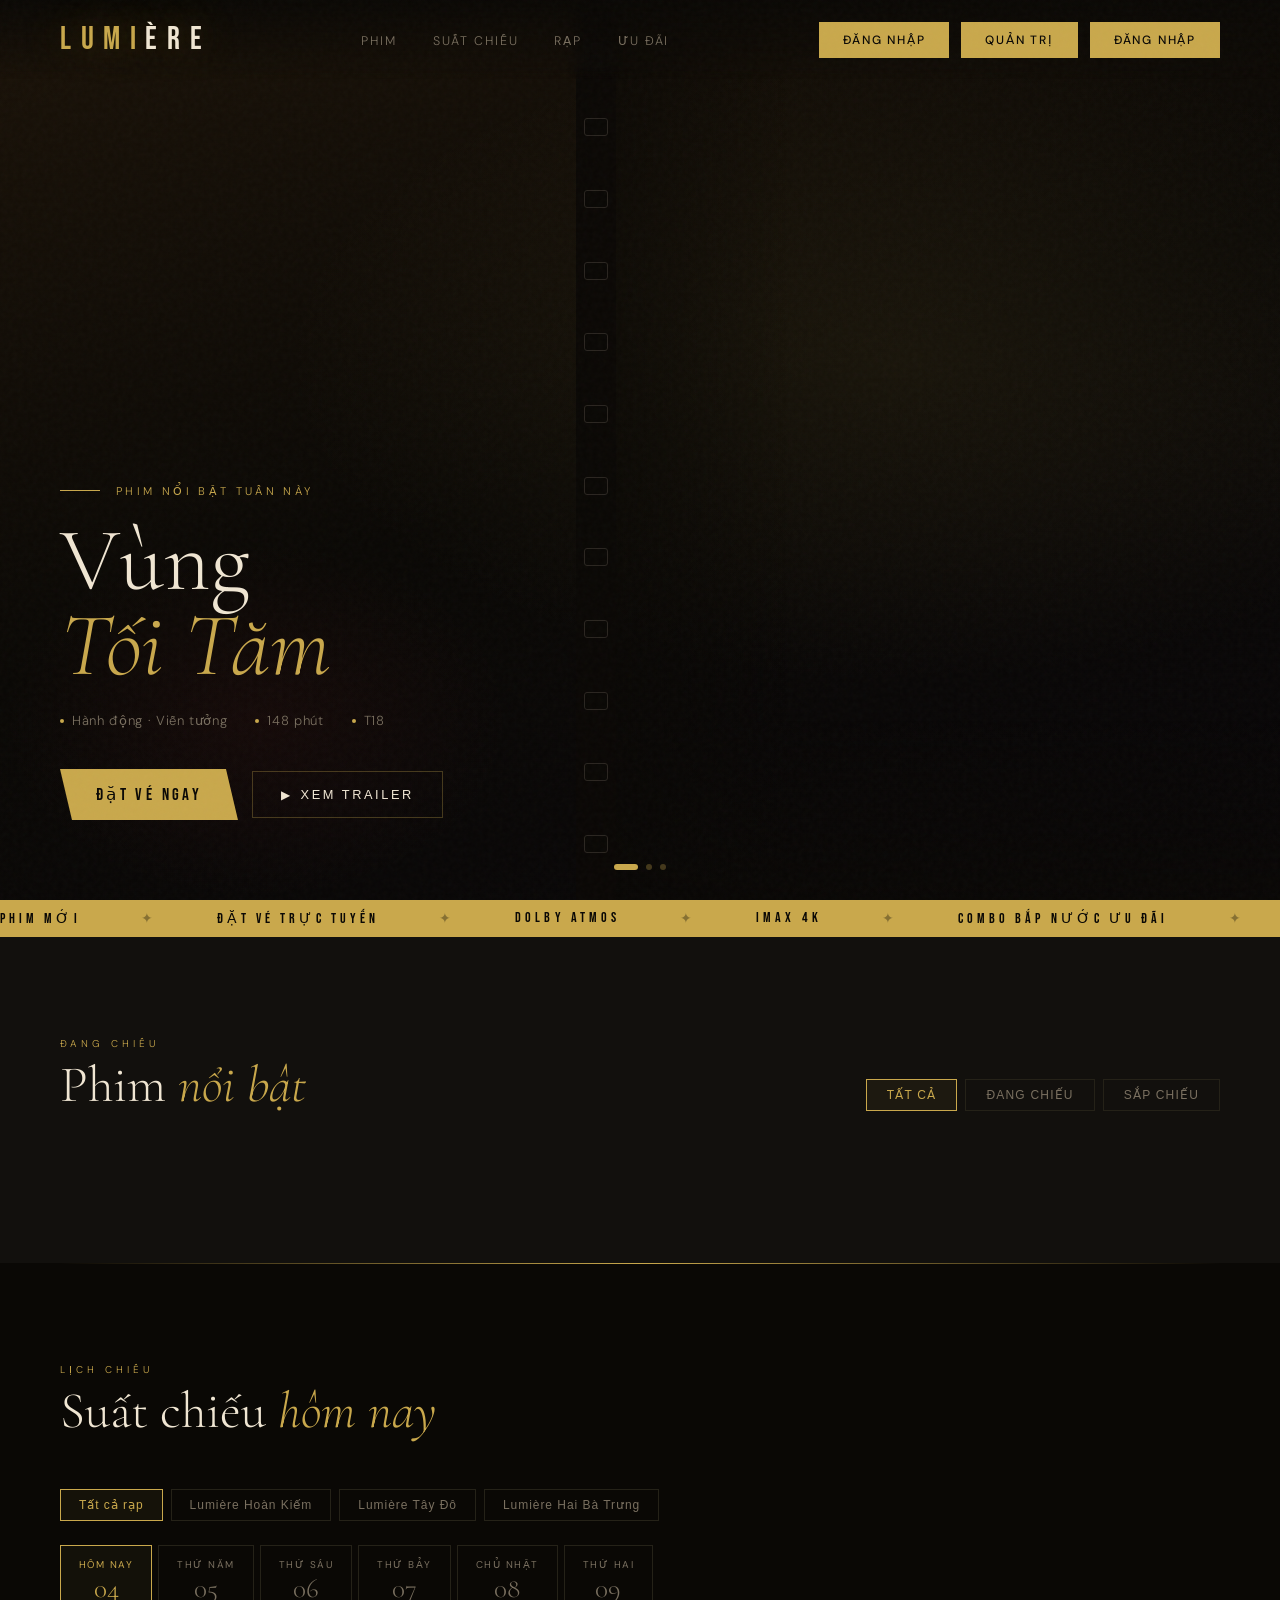
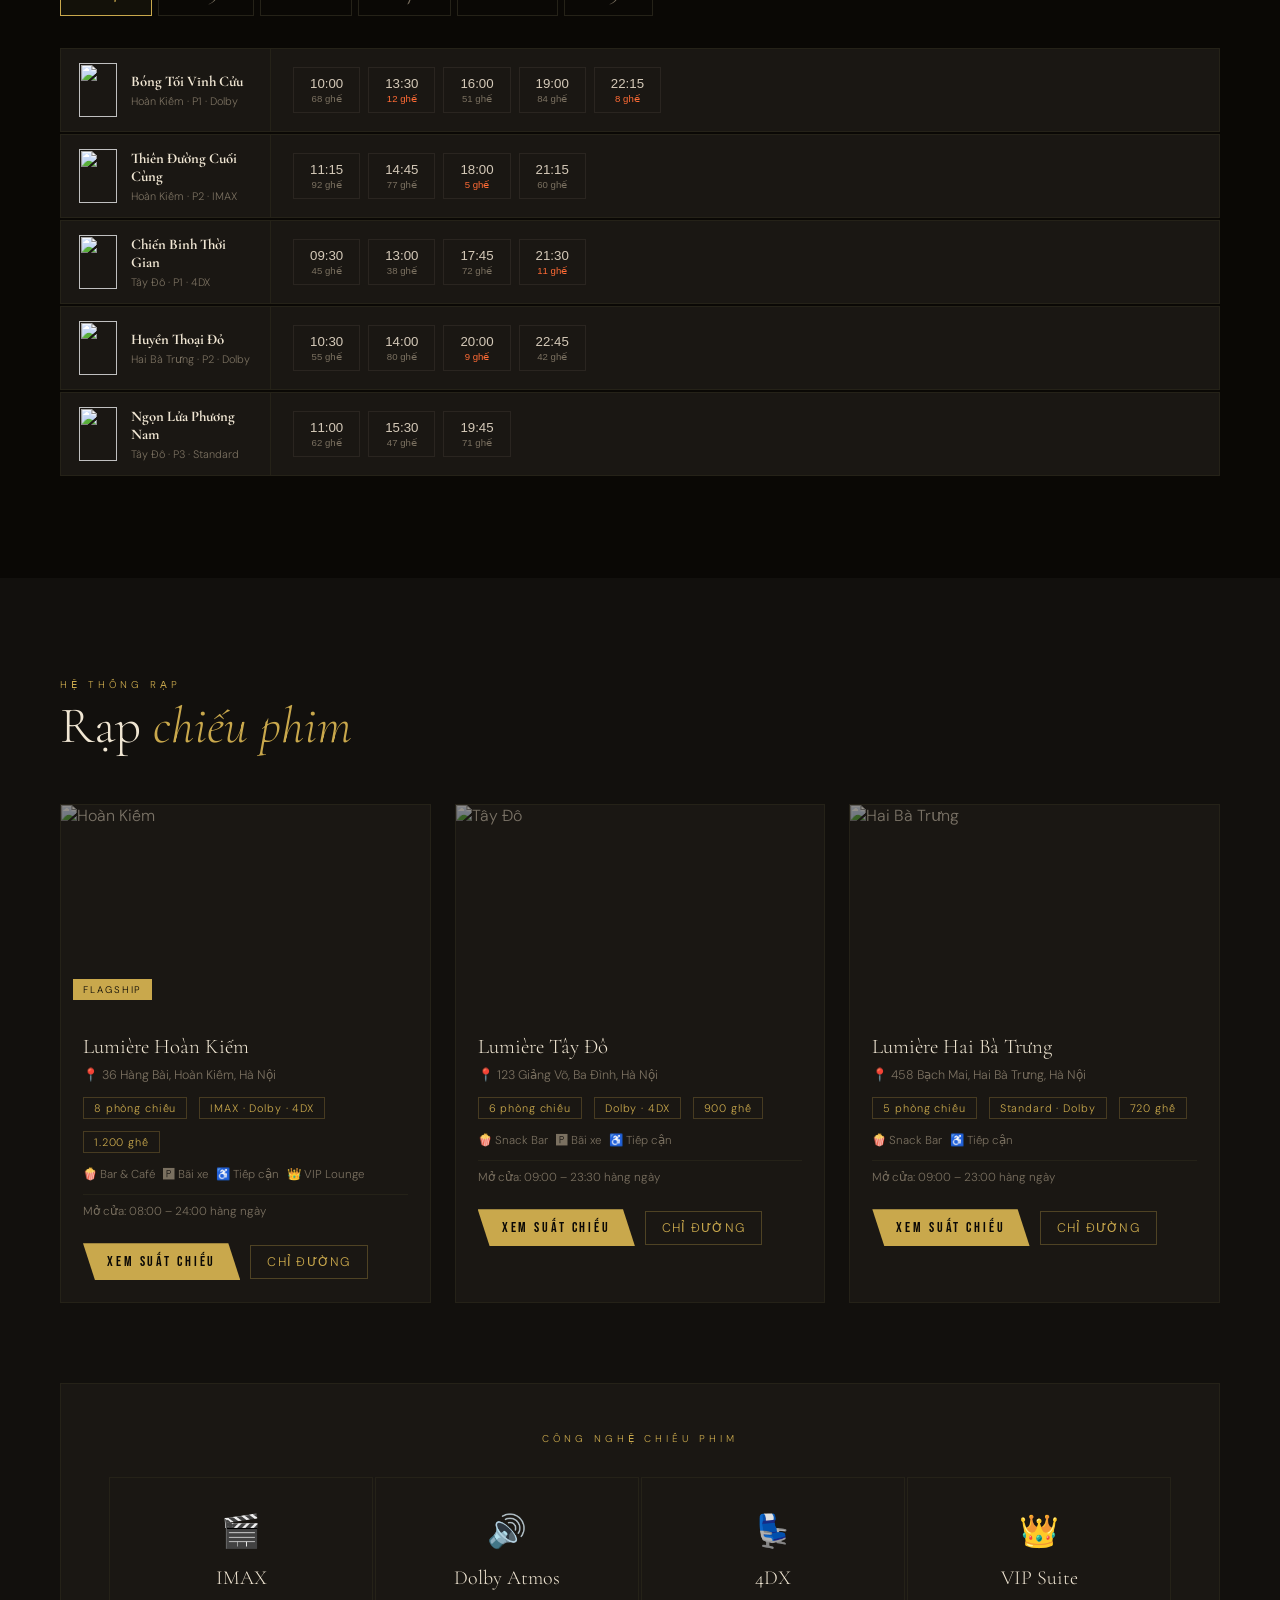
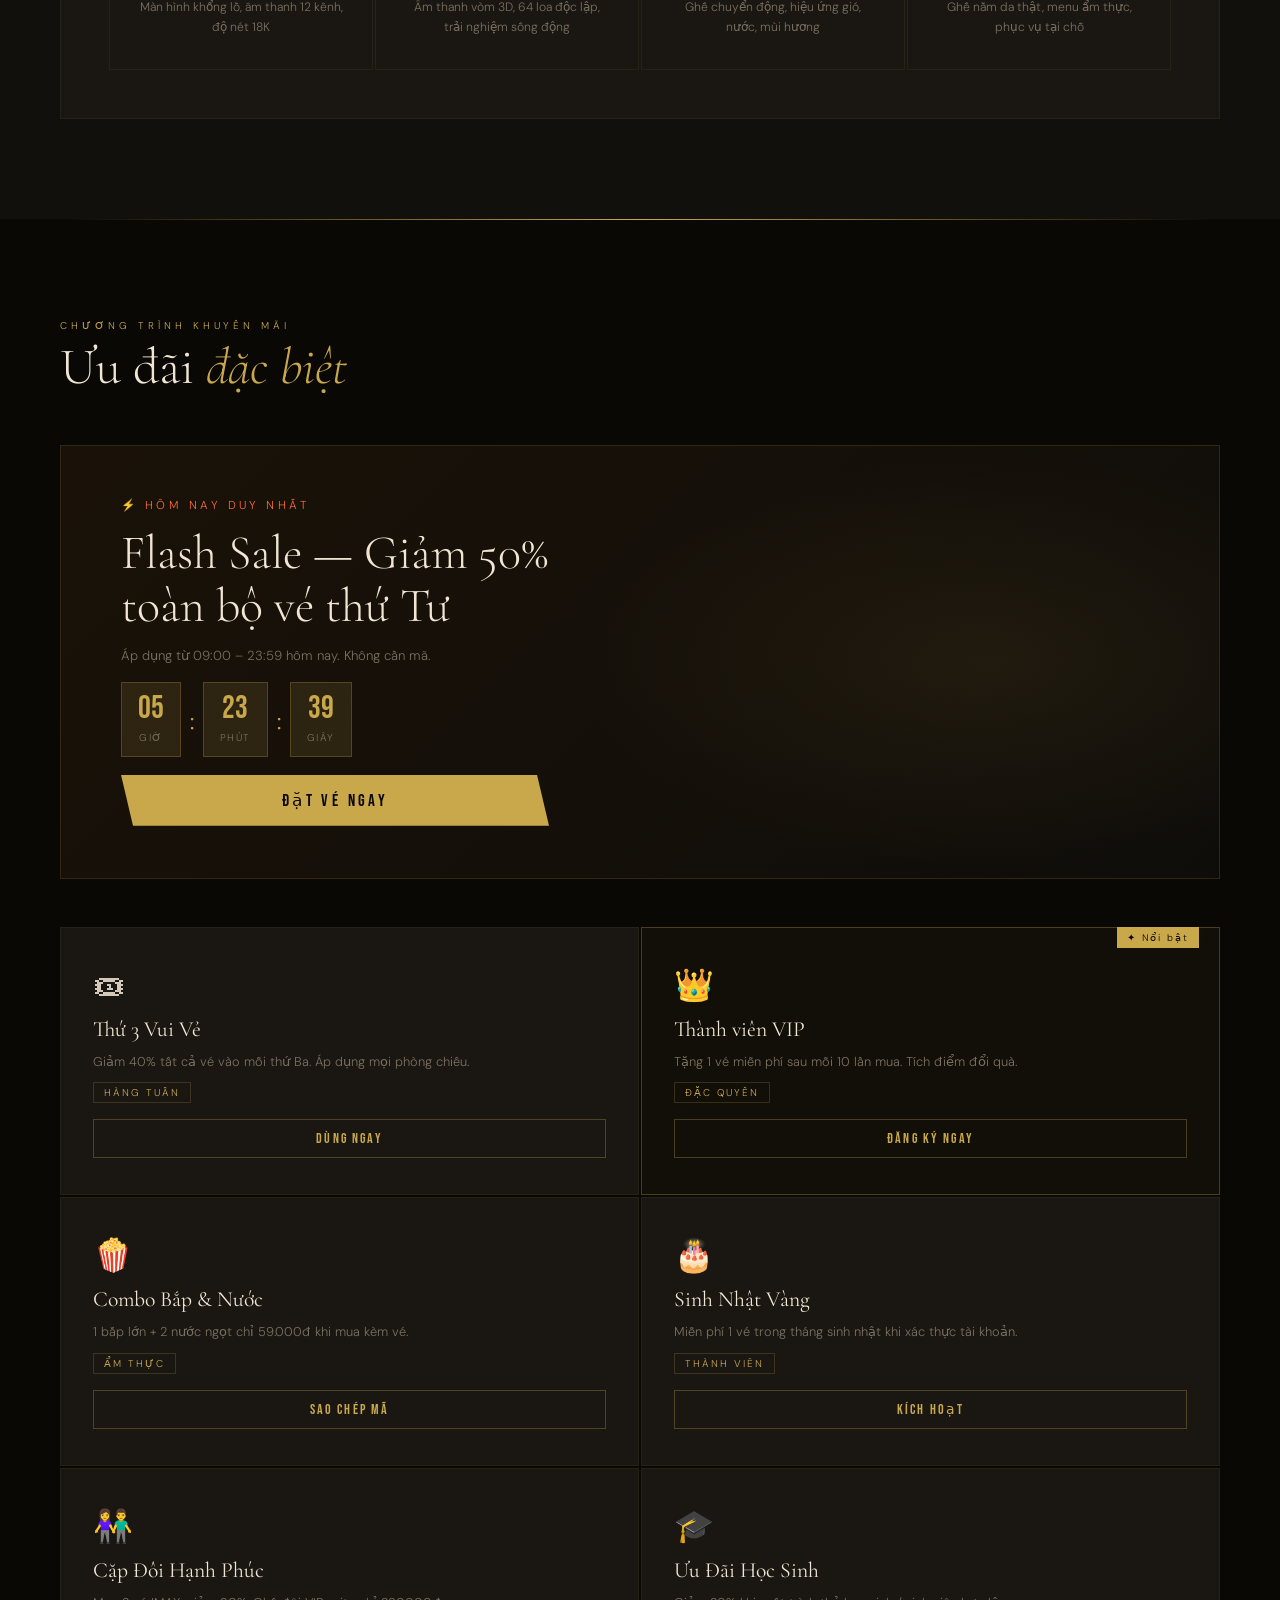
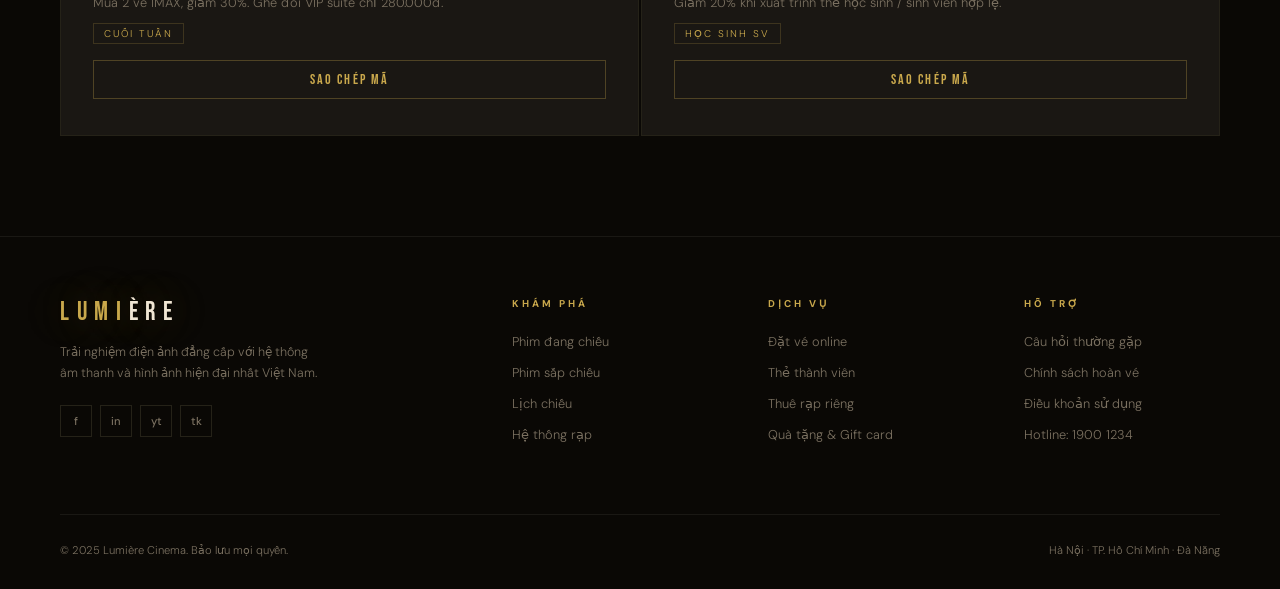
==== commit 99ae9eaf: "Add files via upload" ====
--- a/index.html
+++ b/index.html
@@ -25,6 +25,17 @@
       <button id="logout-btn" class="nav-btn ghost sm">Đăng xuất</button>
     </div>
     <a href="login.html" class="nav-btn" id="nav-login-btn">Đăng nhập</a>
+    <div class="nav-right">
+  <div class="nav-user" id="nav-user">
+      <div class="avatar" id="nav-avatar"></div>
+      <span class="user-name" id="nav-name"></span>
+      <button id="logout-btn" class="nav-btn ghost sm">Đăng xuất</button>
+  </div>
+
+  <a href="admin.html" class="nav-btn">Quản trị</a>
+
+  <a href="login.html" class="nav-btn" id="nav-login-btn">Đăng nhập</a>
+</div>
   </div>
   <button class="hamburger" id="hamburger" aria-label="Menu">
     <span></span><span></span><span></span>
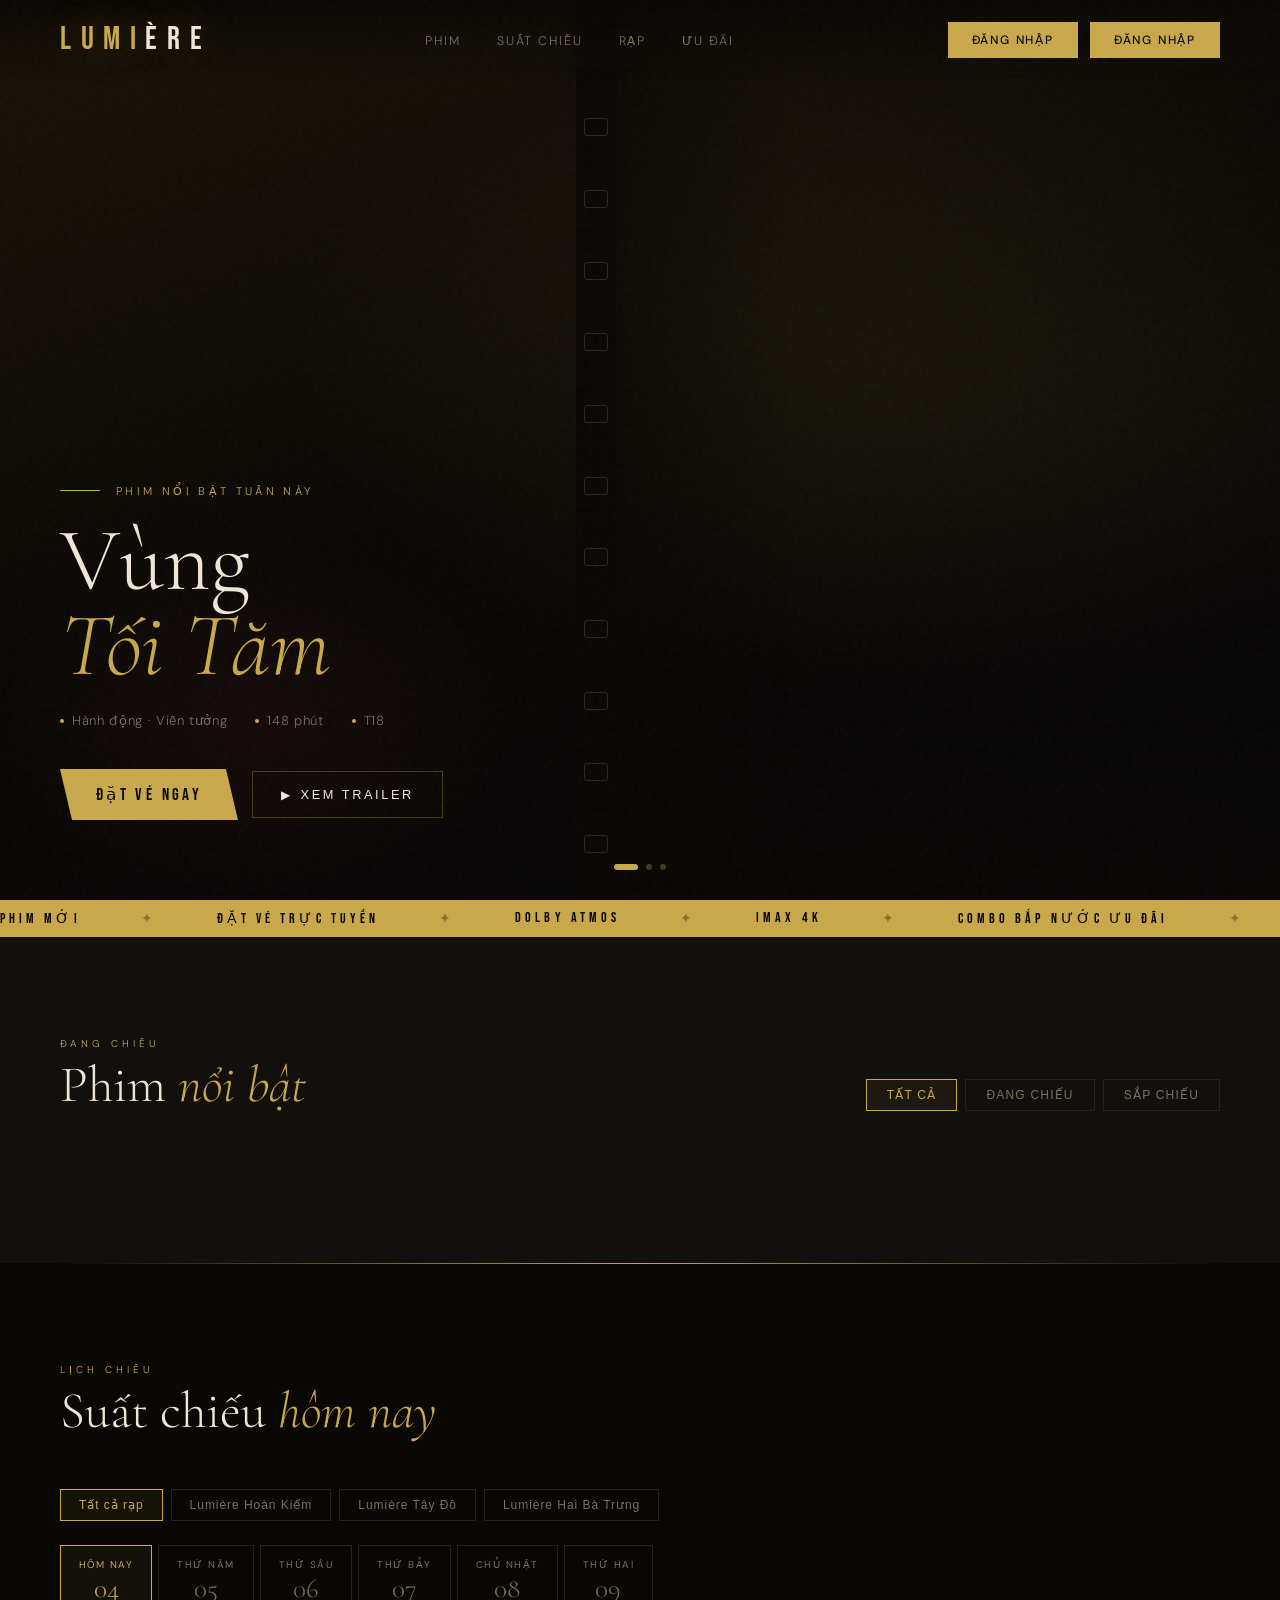
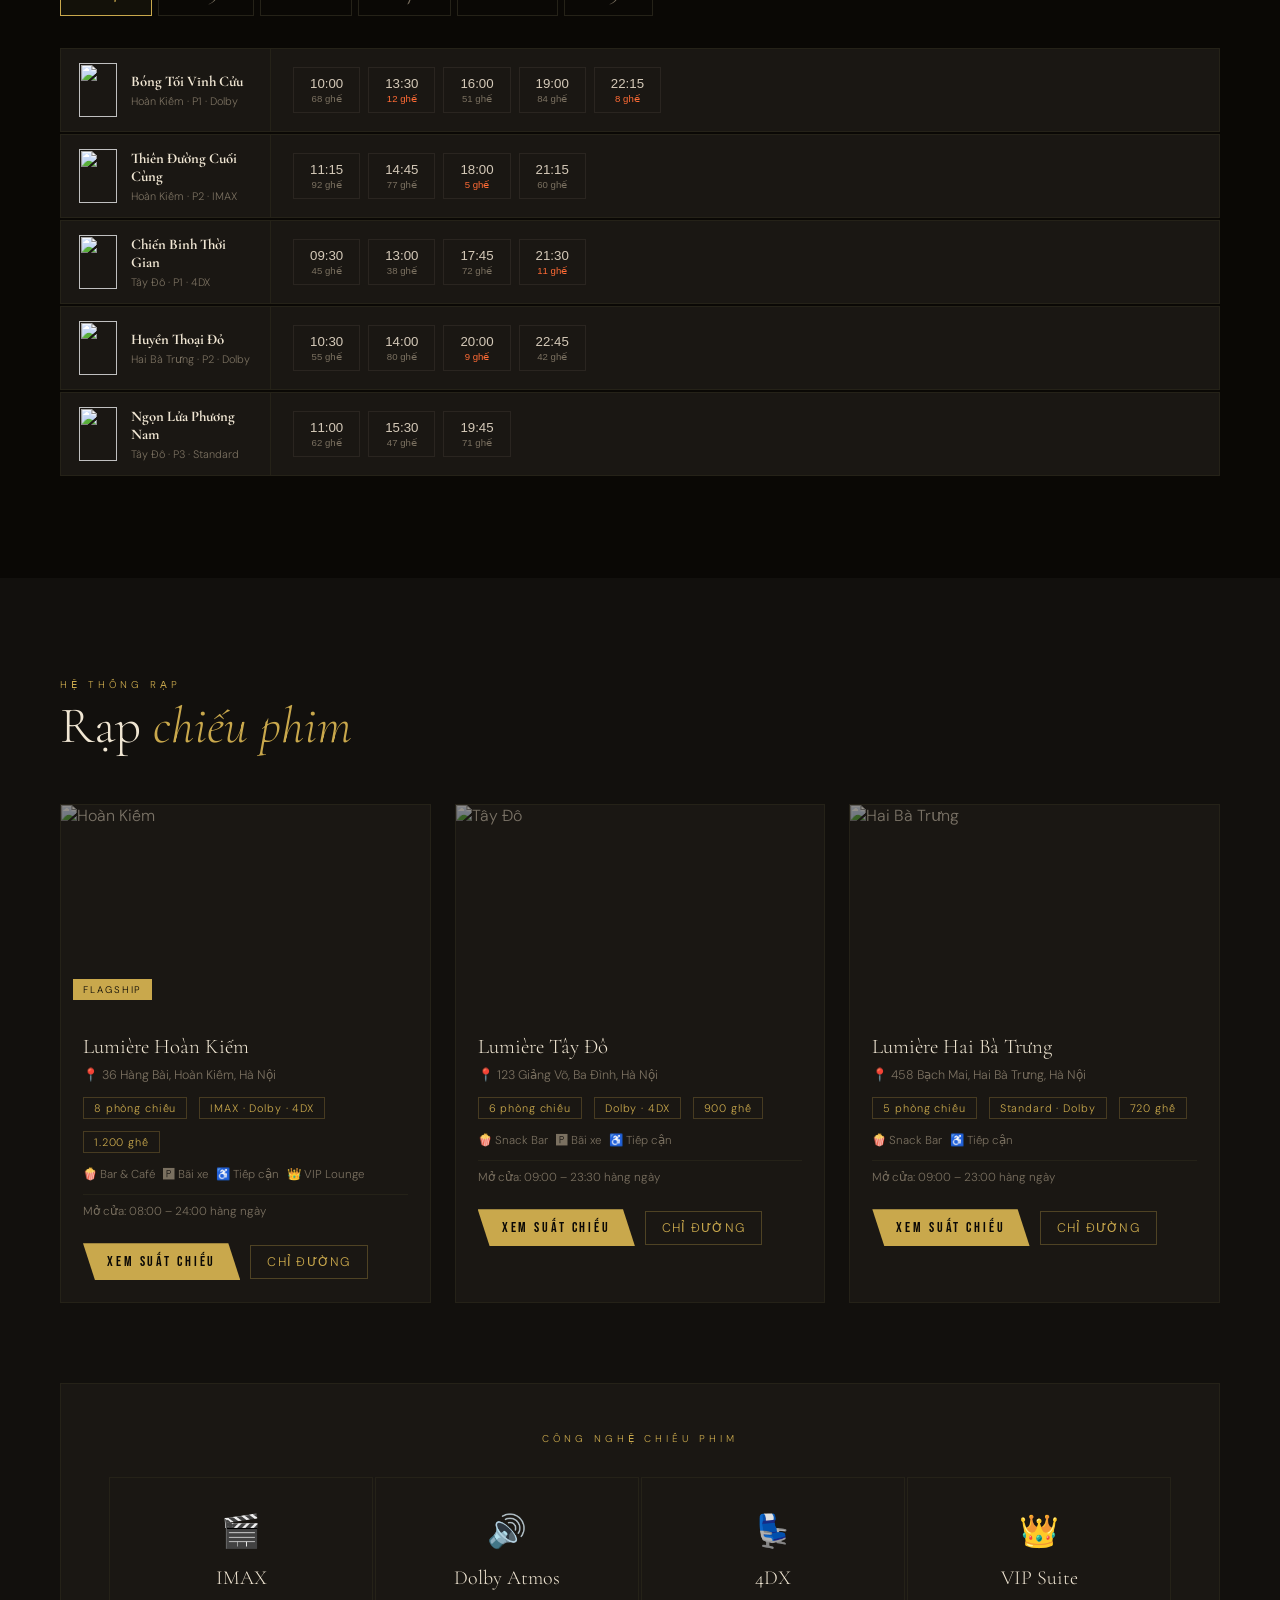
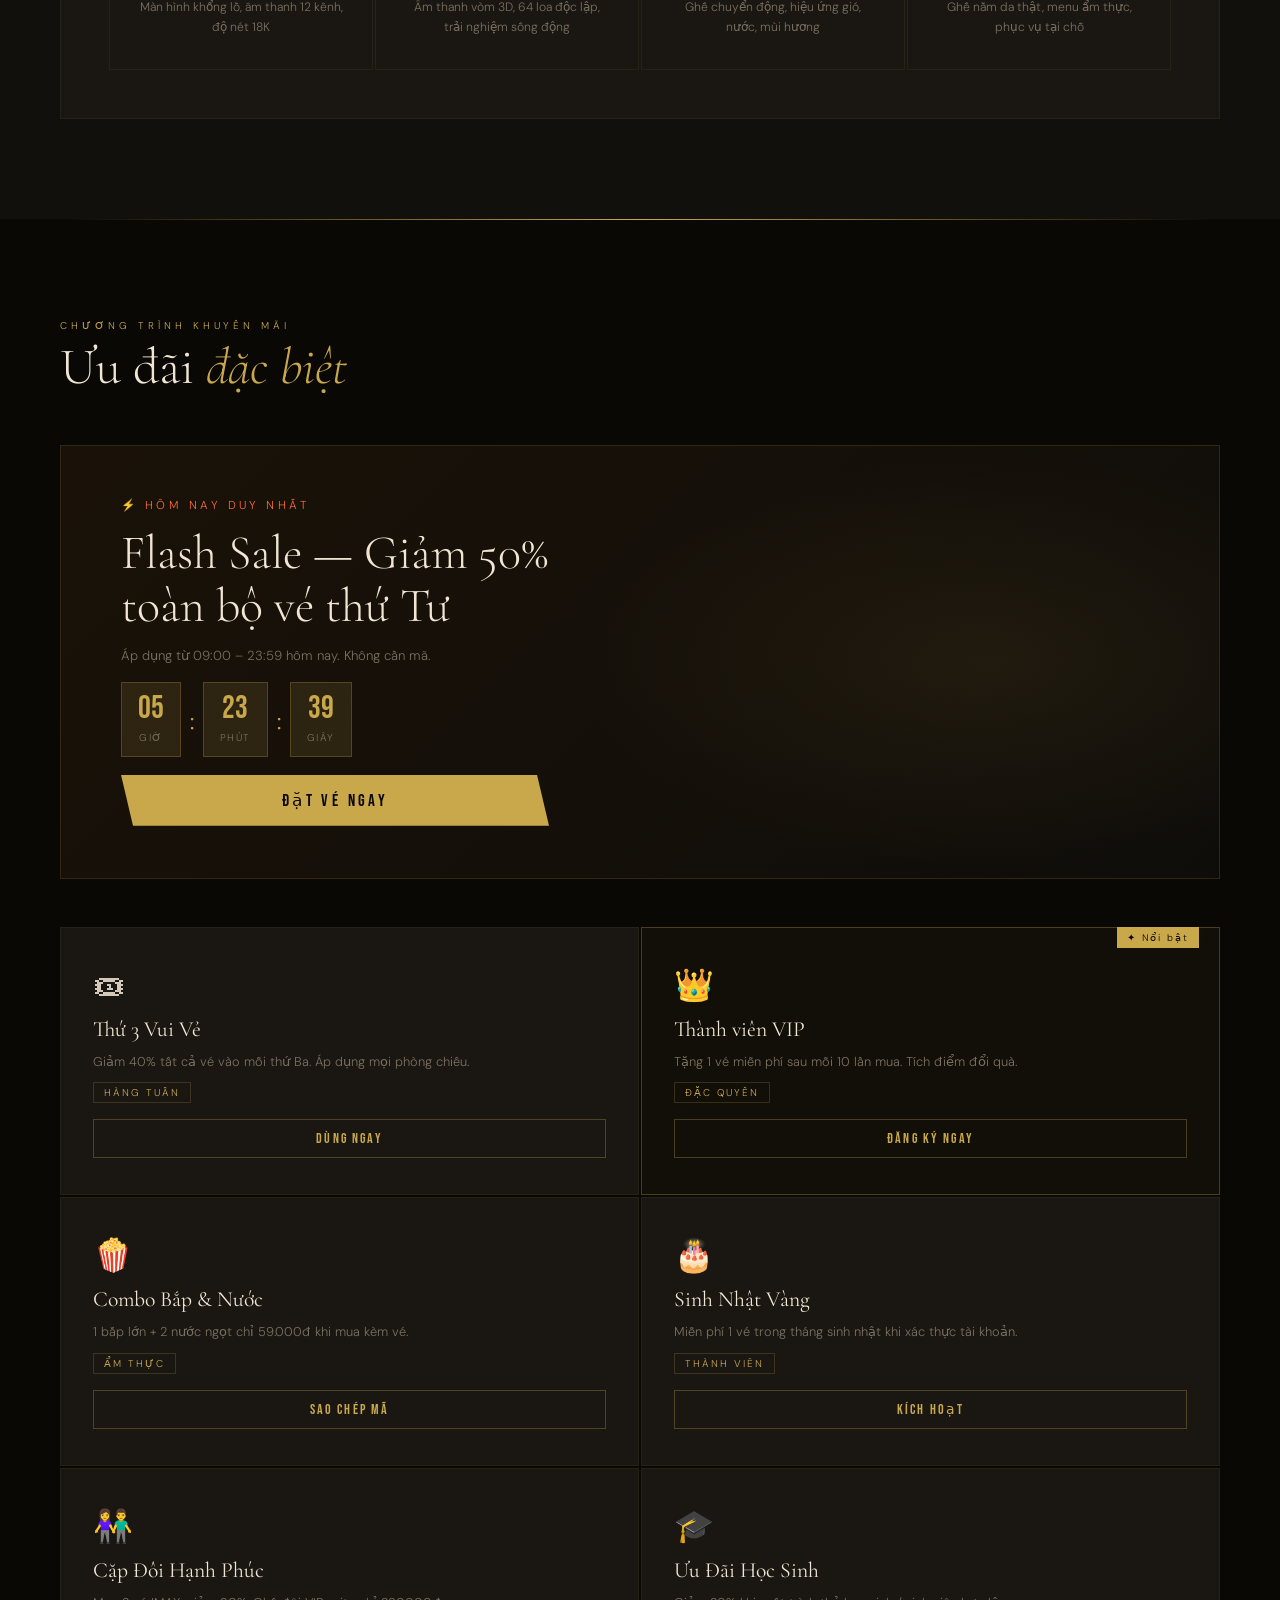
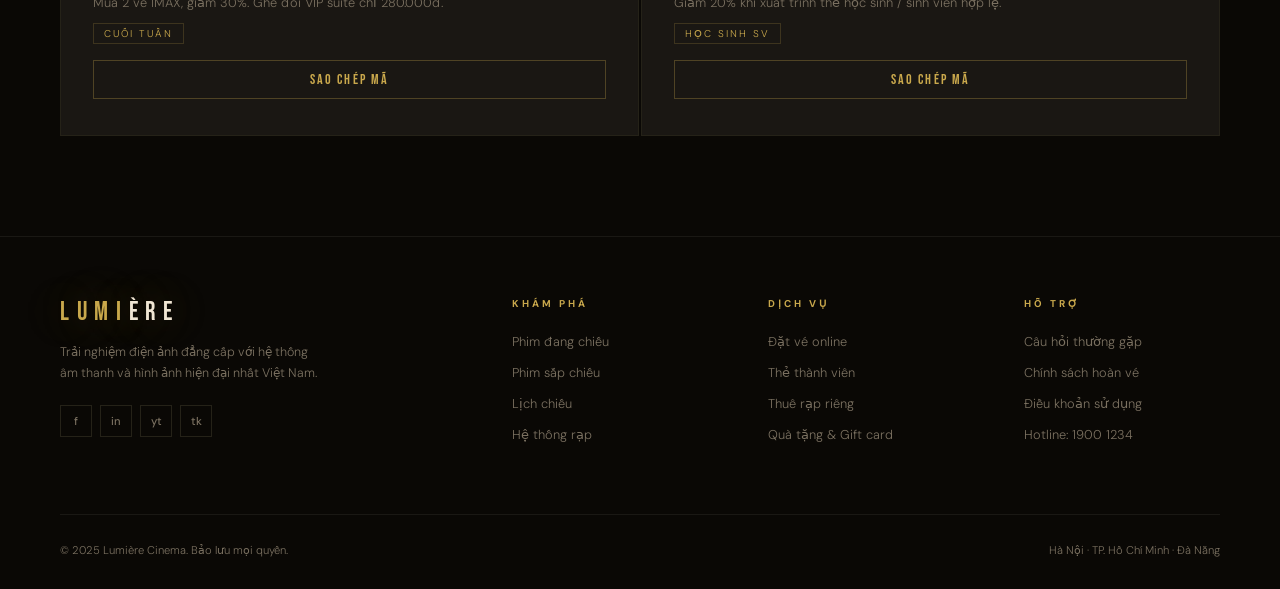
==== commit 0a648520: "Add files via upload" ====
--- a/index.html
+++ b/index.html
@@ -32,7 +32,7 @@
       <button id="logout-btn" class="nav-btn ghost sm">Đăng xuất</button>
   </div>
 
-  <a href="admin.html" class="nav-btn">Quản trị</a>
+
 
   <a href="login.html" class="nav-btn" id="nav-login-btn">Đăng nhập</a>
 </div>
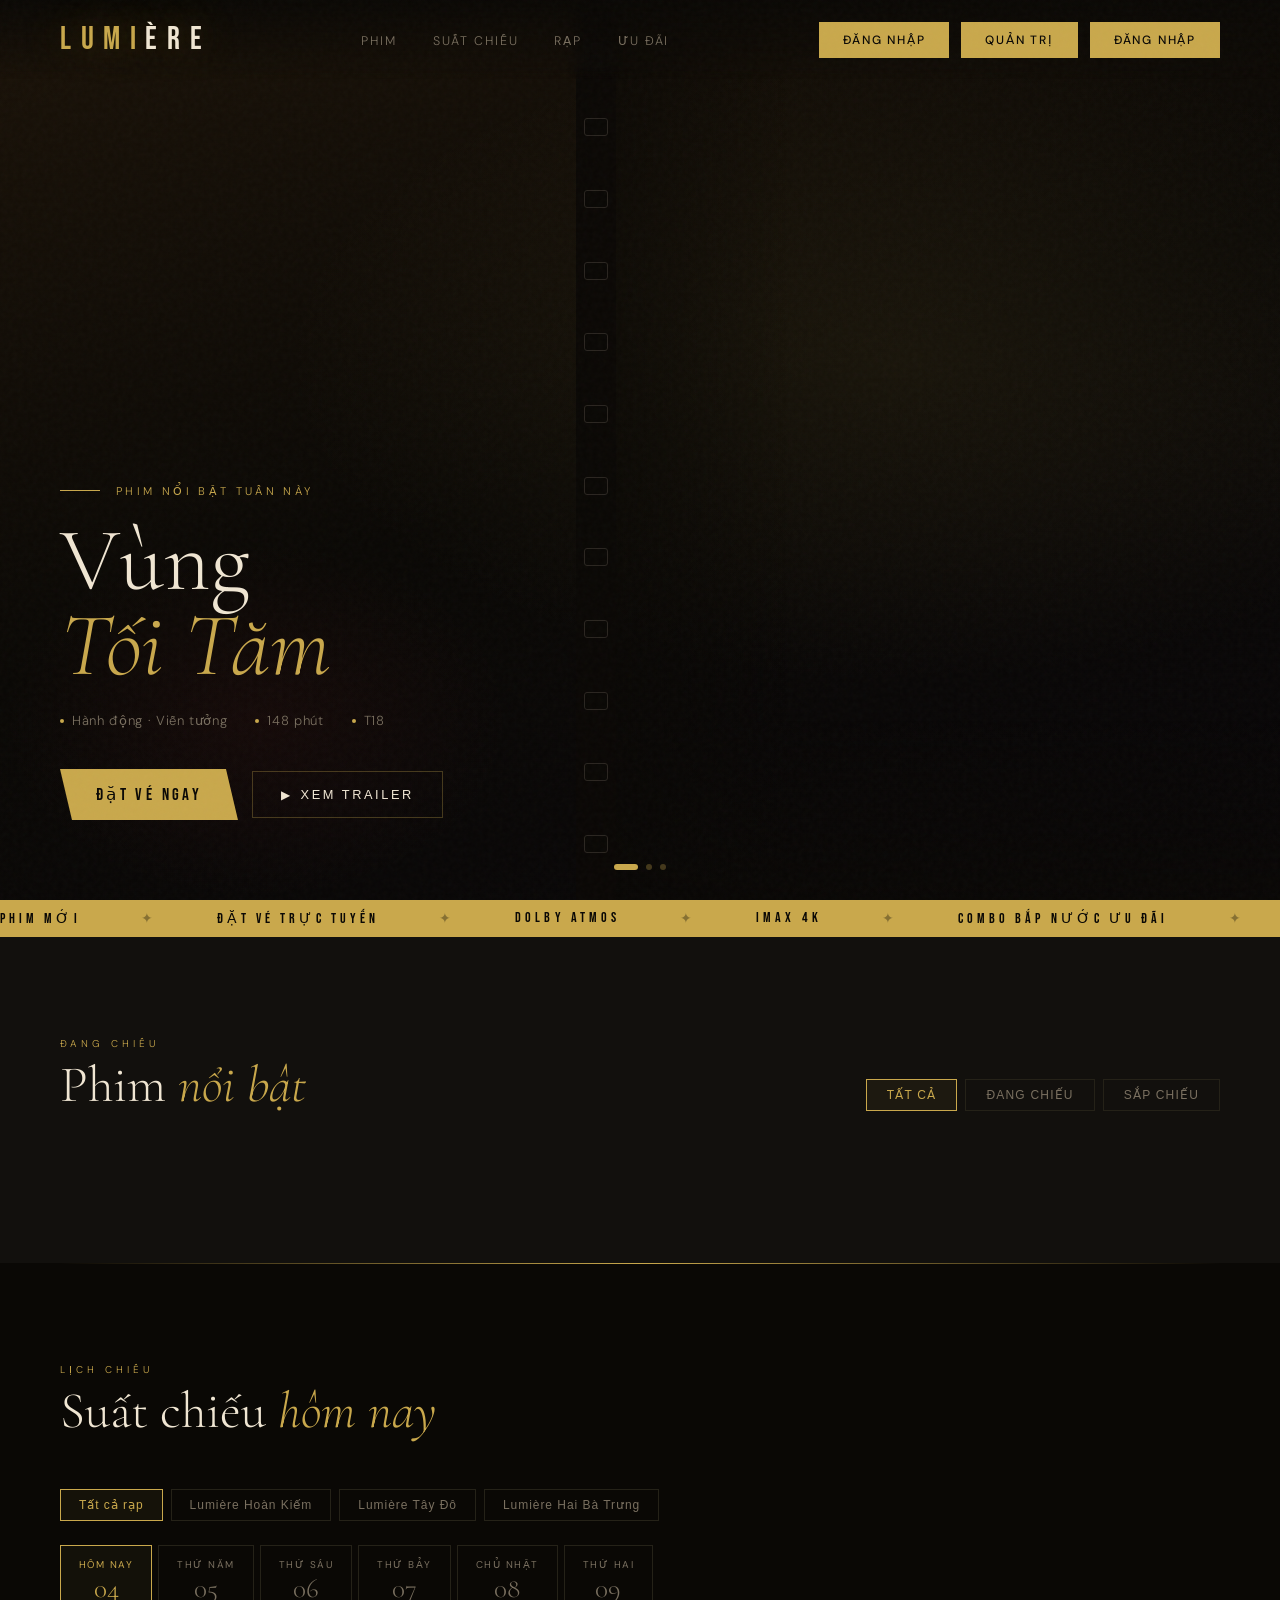
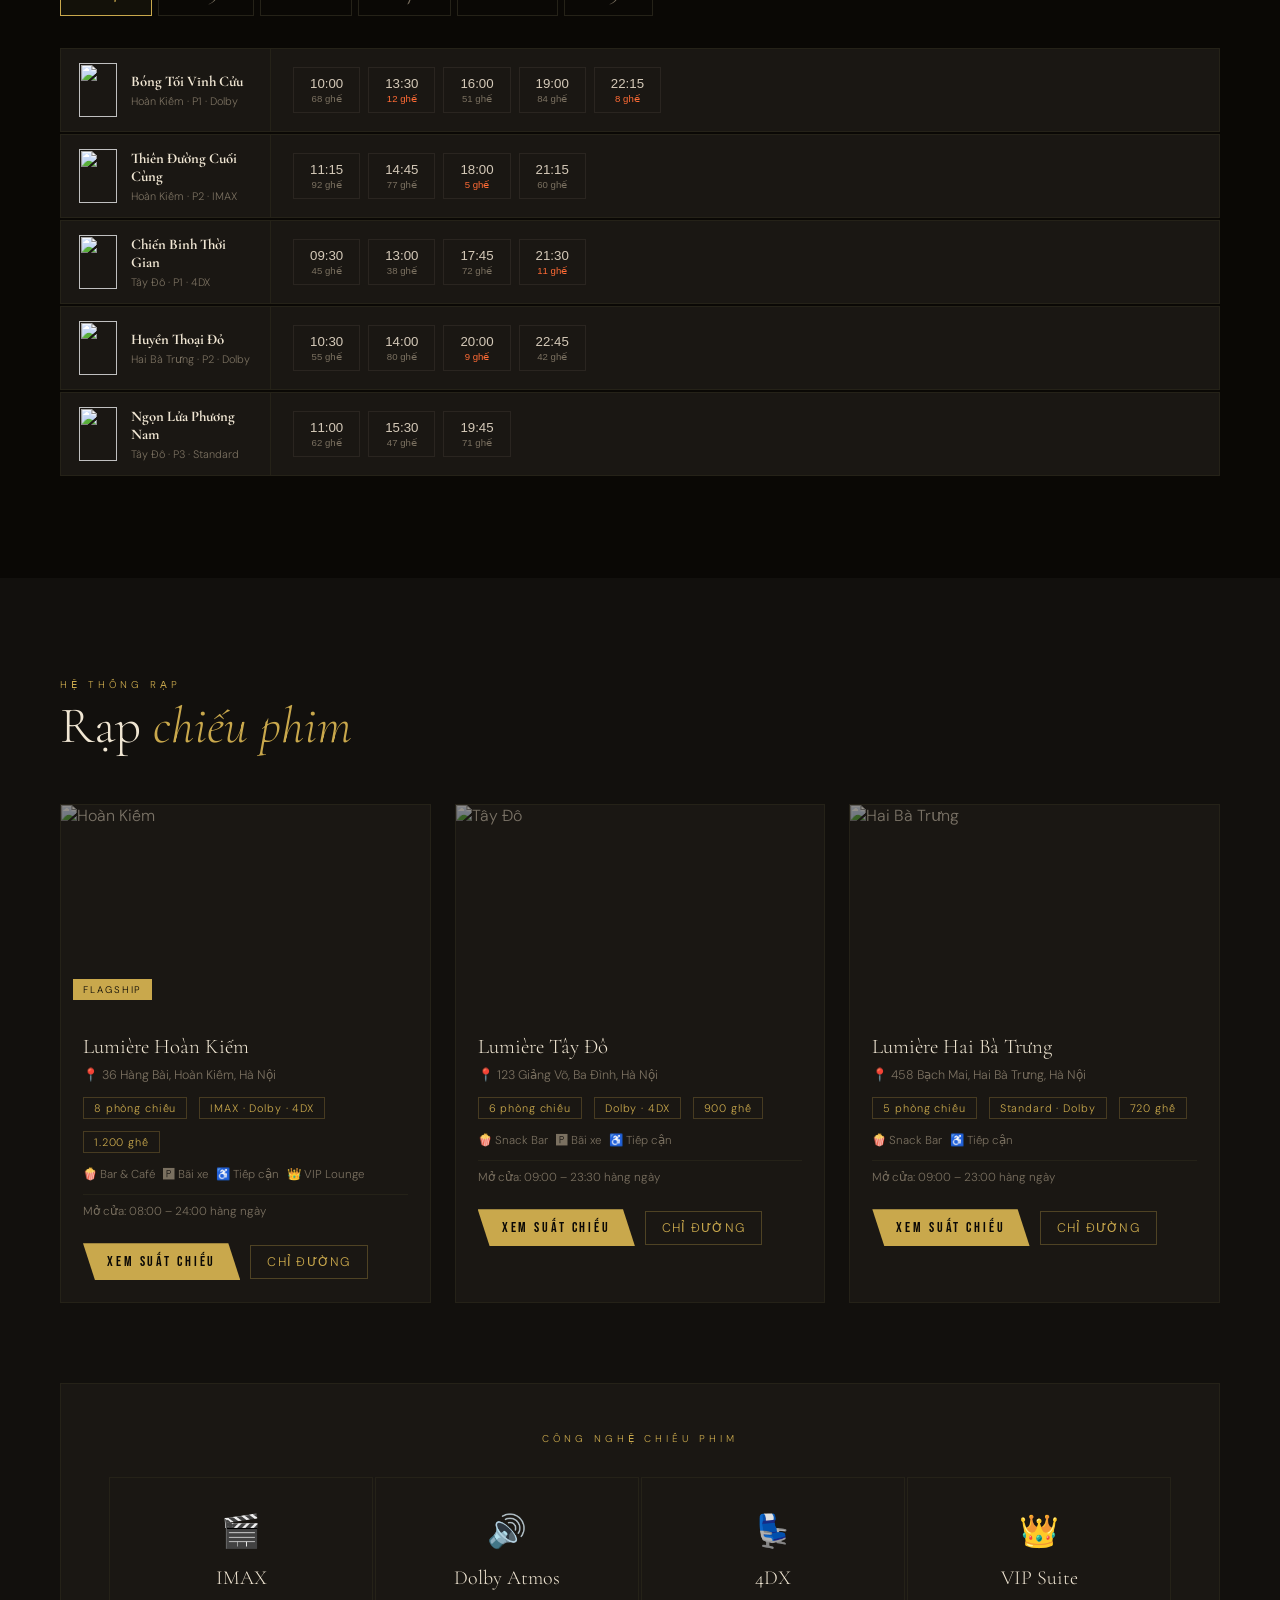
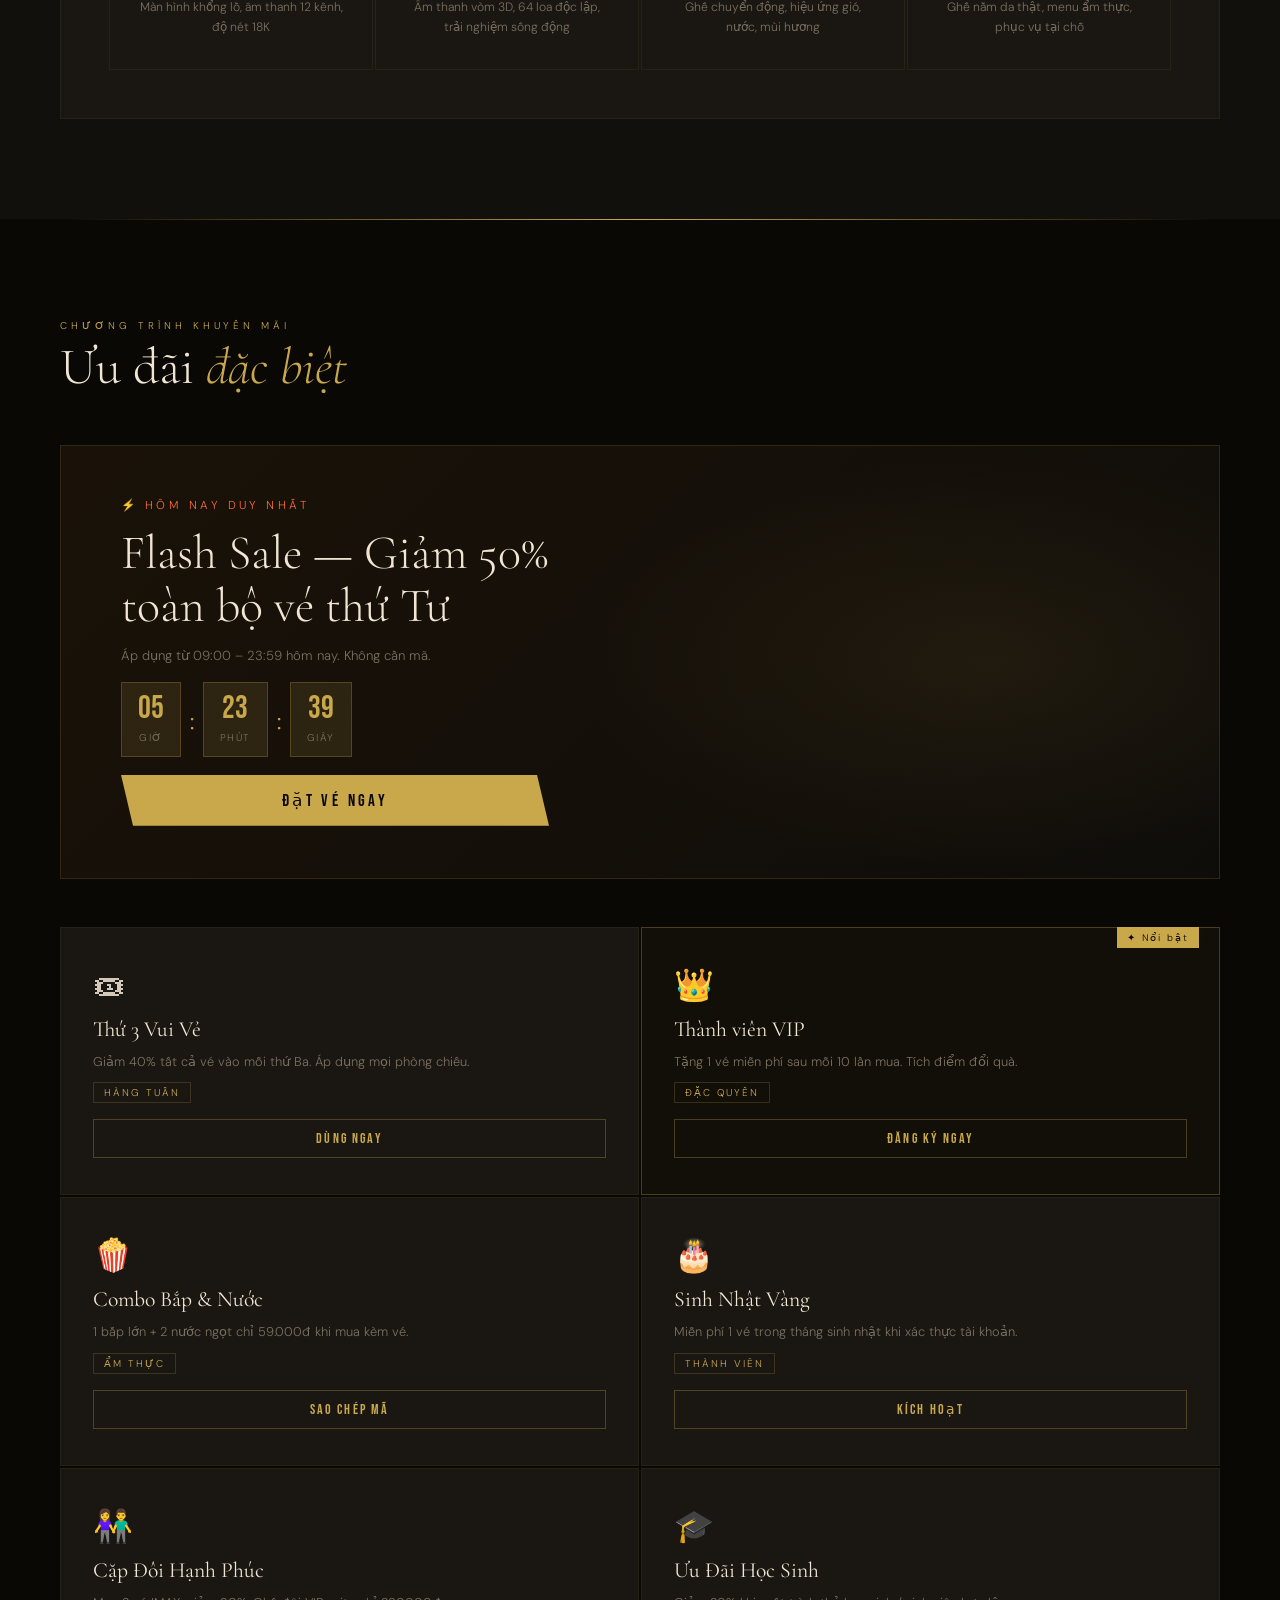
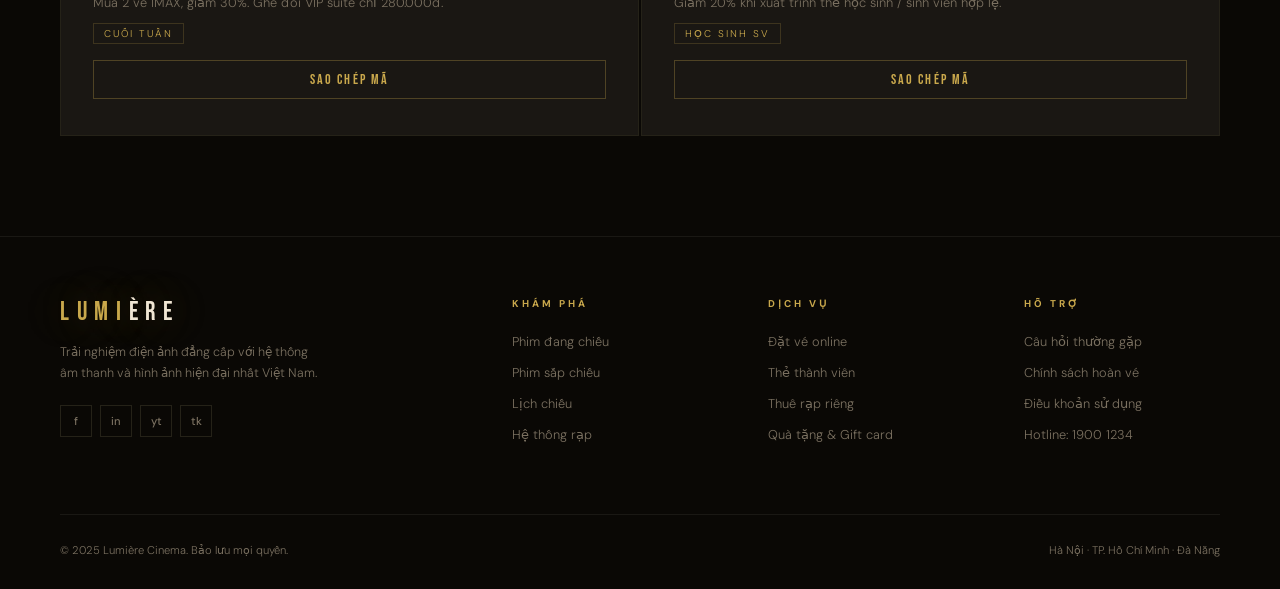
==== commit 98245558: "Add files via upload" ====
--- a/index.html
+++ b/index.html
@@ -32,7 +32,7 @@
       <button id="logout-btn" class="nav-btn ghost sm">Đăng xuất</button>
   </div>
 
-
+  <a href="admin.html" class="nav-btn">Quản trị</a>
 
   <a href="login.html" class="nav-btn" id="nav-login-btn">Đăng nhập</a>
 </div>
